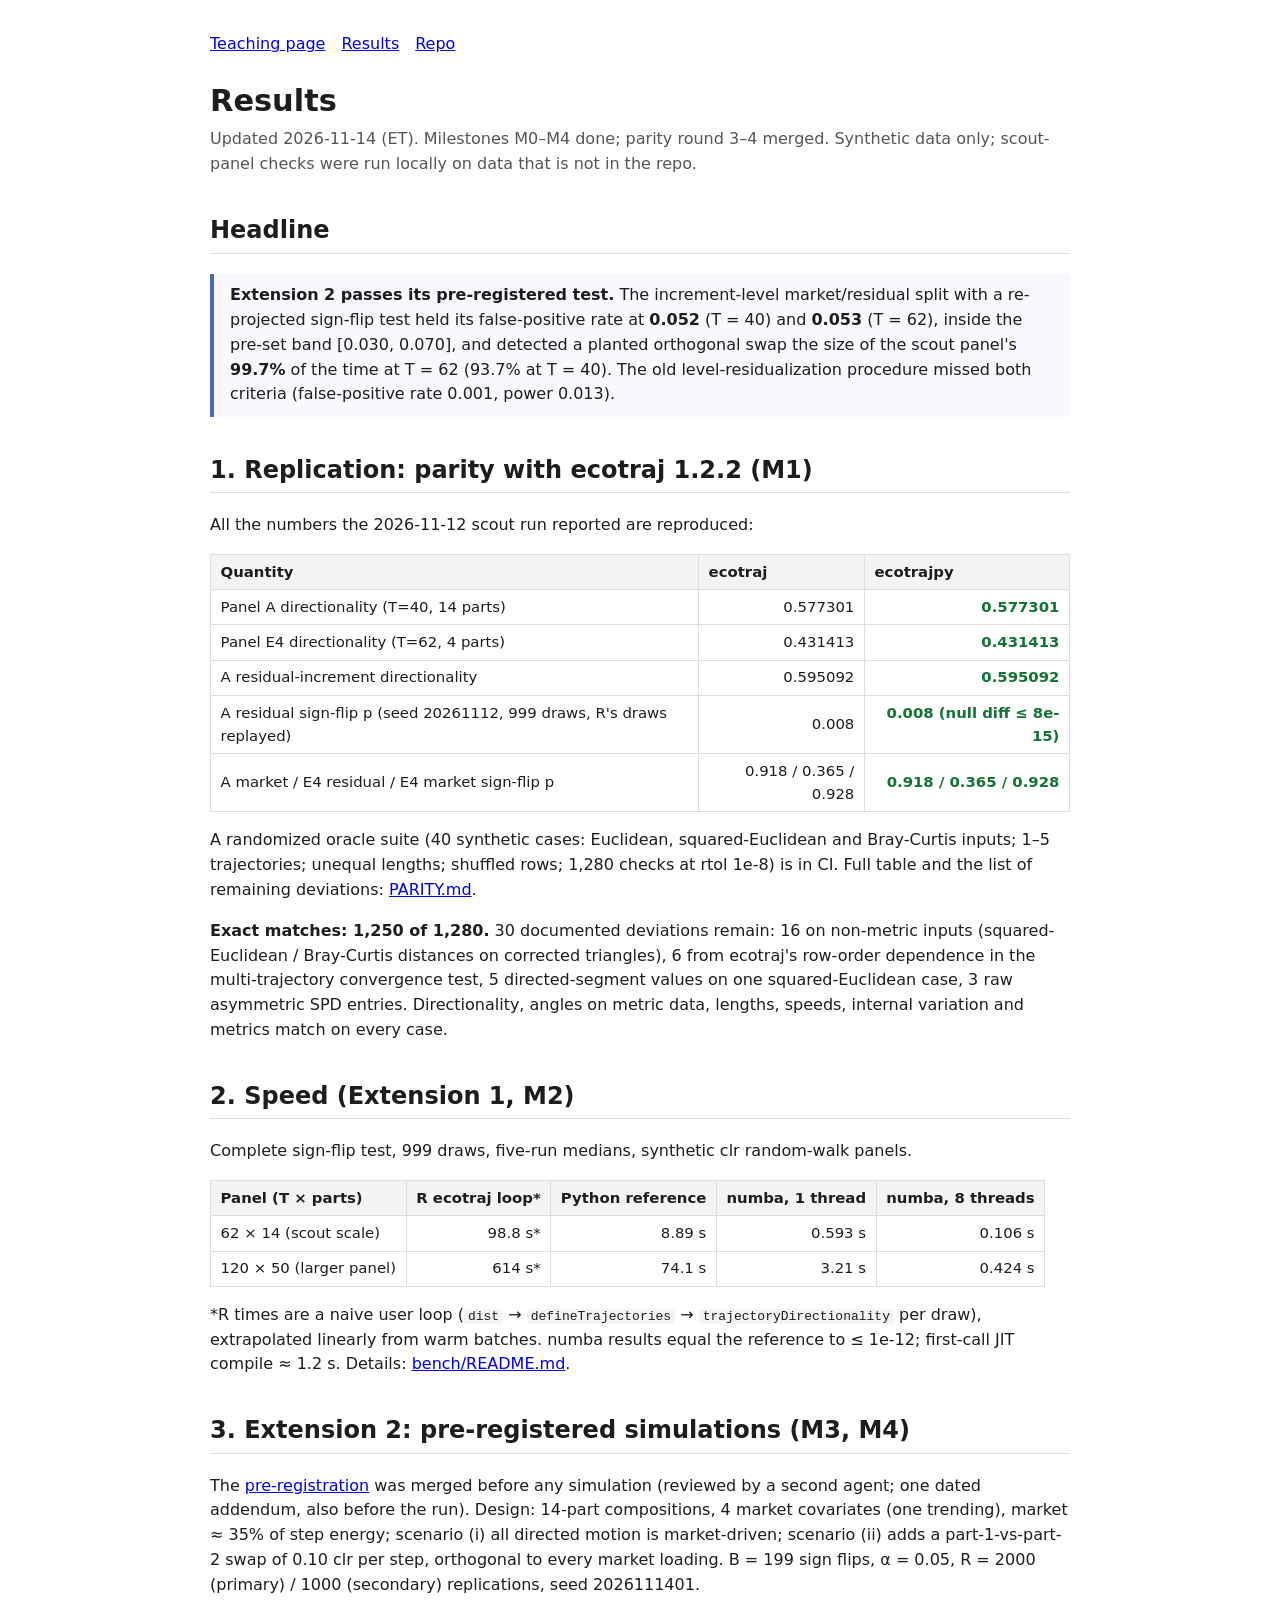
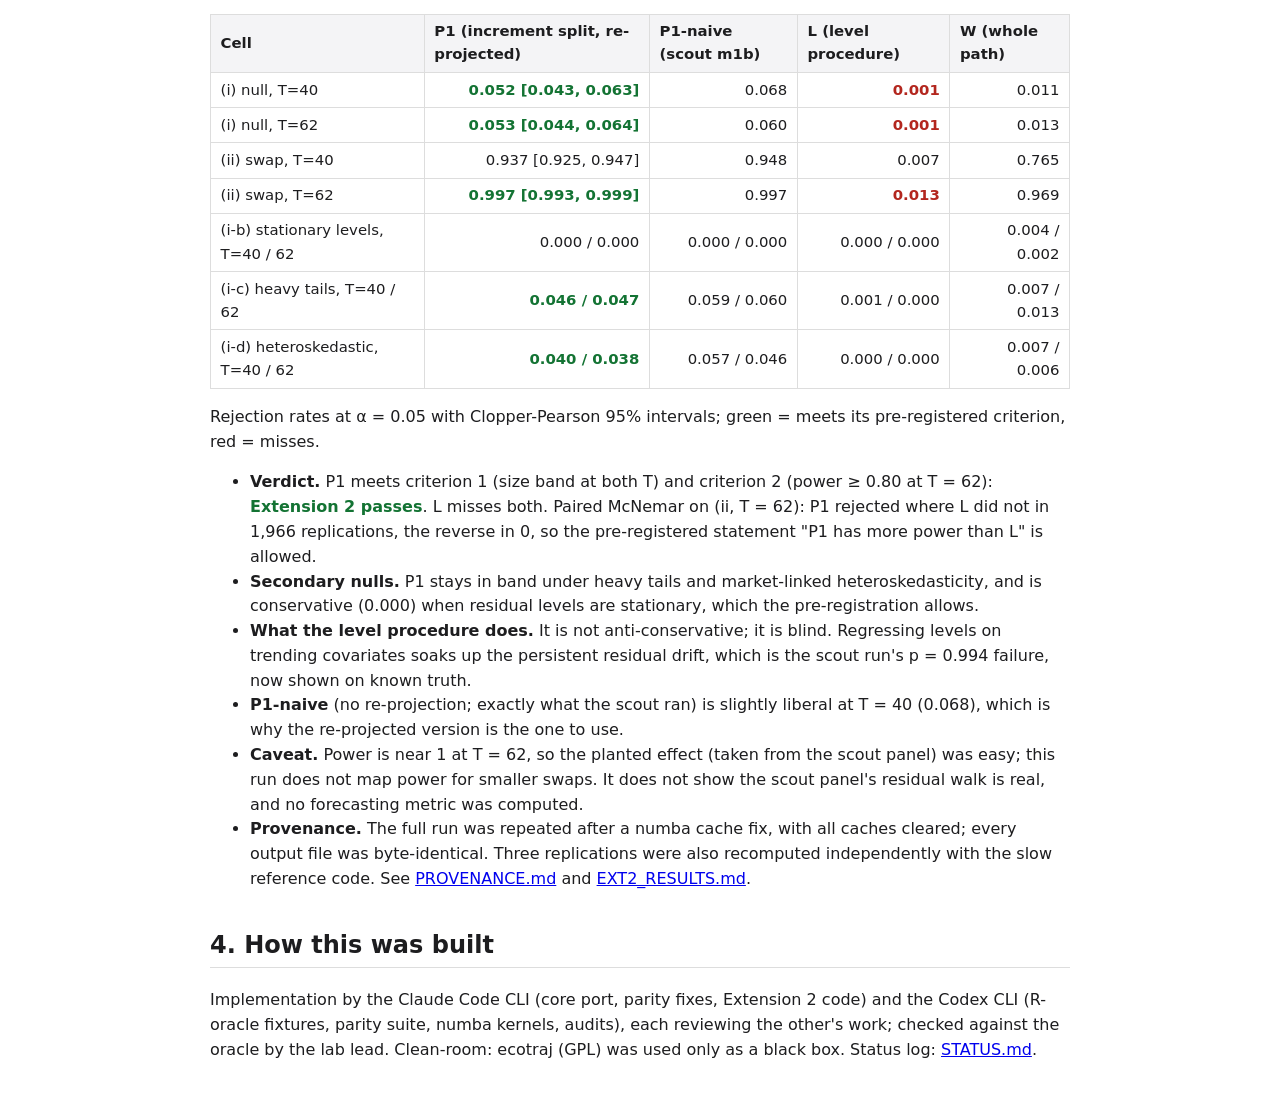
==== docs/results.html @ 31d6f1fd "Parity rounds 3-4: 1,250/1,280 exact; docs, results page, status" ====
<!doctype html><html lang="en"><head><meta charset="utf-8"><meta name="viewport" content="width=device-width,initial-scale=1">
<title>ecotrajpy: results</title><link rel="stylesheet" href="style.css"></head><body>
<nav><a href="index.html">Teaching page</a><a href="results.html">Results</a><a href="https://github.com/jgridifier/ecotraj-py">Repo</a></nav>
<h1>Results</h1>
<p class="sub">Updated 2026-11-14 (ET). Milestones M0–M4 done; parity round 3–4 merged. Synthetic data only; scout-panel checks were run locally on data that is not in the repo.</p>

<h2>Headline</h2>
<div class="box"><b>Extension 2 passes its pre-registered test.</b> The increment-level market/residual split with a re-projected sign-flip test held its false-positive rate at <b>0.052</b> (T = 40) and <b>0.053</b> (T = 62), inside the pre-set band [0.030, 0.070], and detected a planted orthogonal swap the size of the scout panel's <b>99.7%</b> of the time at T = 62 (93.7% at T = 40). The old level-residualization procedure missed both criteria (false-positive rate 0.001, power 0.013).</div>

<h2>1. Replication: parity with ecotraj 1.2.2 (M1)</h2>
<p>All the numbers the 2026-11-12 scout run reported are reproduced:</p>
<table><tr><th>Quantity</th><th>ecotraj</th><th>ecotrajpy</th></tr>
<tr><td>Panel A directionality (T=40, 14 parts)</td><td class="n">0.577301</td><td class="n ok">0.577301</td></tr>
<tr><td>Panel E4 directionality (T=62, 4 parts)</td><td class="n">0.431413</td><td class="n ok">0.431413</td></tr>
<tr><td>A residual-increment directionality</td><td class="n">0.595092</td><td class="n ok">0.595092</td></tr>
<tr><td>A residual sign-flip p (seed 20261112, 999 draws, R's draws replayed)</td><td class="n">0.008</td><td class="n ok">0.008 (null diff ≤ 8e-15)</td></tr>
<tr><td>A market / E4 residual / E4 market sign-flip p</td><td class="n">0.918 / 0.365 / 0.928</td><td class="n ok">0.918 / 0.365 / 0.928</td></tr></table>
<p>A randomized oracle suite (40 synthetic cases: Euclidean, squared-Euclidean and Bray-Curtis inputs; 1–5 trajectories; unequal lengths; shuffled rows; 1,280 checks at rtol 1e-8) is in CI. Full table and the list of remaining deviations: <a href="https://github.com/jgridifier/ecotraj-py/blob/main/docs/PARITY.md">PARITY.md</a>.</p>
<p id="parity-count"><b>Exact matches: 1,250 of 1,280.</b> 30 documented deviations remain: 16 on non-metric inputs (squared-Euclidean / Bray-Curtis distances on corrected triangles), 6 from ecotraj's row-order dependence in the multi-trajectory convergence test, 5 directed-segment values on one squared-Euclidean case, 3 raw asymmetric SPD entries. Directionality, angles on metric data, lengths, speeds, internal variation and metrics match on every case.</p>

<h2>2. Speed (Extension 1, M2)</h2>
<p>Complete sign-flip test, 999 draws, five-run medians, synthetic clr random-walk panels.</p>
<table><tr><th>Panel (T × parts)</th><th>R ecotraj loop*</th><th>Python reference</th><th>numba, 1 thread</th><th>numba, 8 threads</th></tr>
<tr><td>62 × 14 (scout scale)</td><td class="n">98.8 s*</td><td class="n">8.89 s</td><td class="n">0.593 s</td><td class="n">0.106 s</td></tr>
<tr><td>120 × 50 (larger panel)</td><td class="n">614 s*</td><td class="n">74.1 s</td><td class="n">3.21 s</td><td class="n">0.424 s</td></tr></table>
<p>*R times are a naive user loop (<code>dist</code> → <code>defineTrajectories</code> → <code>trajectoryDirectionality</code> per draw), extrapolated linearly from warm batches. numba results equal the reference to ≤ 1e-12; first-call JIT compile ≈ 1.2 s. Details: <a href="https://github.com/jgridifier/ecotraj-py/blob/main/bench/README.md">bench/README.md</a>.</p>

<h2>3. Extension 2: pre-registered simulations (M3, M4)</h2>
<p>The <a href="https://github.com/jgridifier/ecotraj-py/blob/main/prereg/EXT2_PREREG.md">pre-registration</a> was merged before any simulation (reviewed by a second agent; one dated addendum, also before the run). Design: 14-part compositions, 4 market covariates (one trending), market ≈ 35% of step energy; scenario (i) all directed motion is market-driven; scenario (ii) adds a part-1-vs-part-2 swap of 0.10 clr per step, orthogonal to every market loading. B = 199 sign flips, α = 0.05, R = 2000 (primary) / 1000 (secondary) replications, seed 2026111401.</p>
<table><tr><th>Cell</th><th>P1 (increment split, re-projected)</th><th>P1-naive (scout m1b)</th><th>L (level procedure)</th><th>W (whole path)</th></tr>
<tr><td>(i) null, T=40</td><td class="n ok">0.052 [0.043, 0.063]</td><td class="n">0.068</td><td class="n bad">0.001</td><td class="n">0.011</td></tr>
<tr><td>(i) null, T=62</td><td class="n ok">0.053 [0.044, 0.064]</td><td class="n">0.060</td><td class="n bad">0.001</td><td class="n">0.013</td></tr>
<tr><td>(ii) swap, T=40</td><td class="n">0.937 [0.925, 0.947]</td><td class="n">0.948</td><td class="n">0.007</td><td class="n">0.765</td></tr>
<tr><td>(ii) swap, T=62</td><td class="n ok">0.997 [0.993, 0.999]</td><td class="n">0.997</td><td class="n bad">0.013</td><td class="n">0.969</td></tr>
<tr><td>(i-b) stationary levels, T=40 / 62</td><td class="n">0.000 / 0.000</td><td class="n">0.000 / 0.000</td><td class="n">0.000 / 0.000</td><td class="n">0.004 / 0.002</td></tr>
<tr><td>(i-c) heavy tails, T=40 / 62</td><td class="n ok">0.046 / 0.047</td><td class="n">0.059 / 0.060</td><td class="n">0.001 / 0.000</td><td class="n">0.007 / 0.013</td></tr>
<tr><td>(i-d) heteroskedastic, T=40 / 62</td><td class="n ok">0.040 / 0.038</td><td class="n">0.057 / 0.046</td><td class="n">0.000 / 0.000</td><td class="n">0.007 / 0.006</td></tr></table>
<p>Rejection rates at α = 0.05 with Clopper-Pearson 95% intervals; green = meets its pre-registered criterion, red = misses.</p>
<ul>
<li><b>Verdict.</b> P1 meets criterion 1 (size band at both T) and criterion 2 (power ≥ 0.80 at T = 62): <span class="ok">Extension 2 passes</span>. L misses both. Paired McNemar on (ii, T = 62): P1 rejected where L did not in 1,966 replications, the reverse in 0, so the pre-registered statement "P1 has more power than L" is allowed.</li>
<li><b>Secondary nulls.</b> P1 stays in band under heavy tails and market-linked heteroskedasticity, and is conservative (0.000) when residual levels are stationary, which the pre-registration allows.</li>
<li><b>What the level procedure does.</b> It is not anti-conservative; it is blind. Regressing levels on trending covariates soaks up the persistent residual drift, which is the scout run's p = 0.994 failure, now shown on known truth.</li>
<li><b>P1-naive</b> (no re-projection; exactly what the scout ran) is slightly liberal at T = 40 (0.068), which is why the re-projected version is the one to use.</li>
<li><b>Caveat.</b> Power is near 1 at T = 62, so the planted effect (taken from the scout panel) was easy; this run does not map power for smaller swaps. It does not show the scout panel's residual walk is real, and no forecasting metric was computed.</li>
<li><b>Provenance.</b> The full run was repeated after a numba cache fix, with all caches cleared; every output file was byte-identical. Three replications were also recomputed independently with the slow reference code. See <a href="https://github.com/jgridifier/ecotraj-py/blob/main/results/PROVENANCE.md">PROVENANCE.md</a> and <a href="https://github.com/jgridifier/ecotraj-py/blob/main/results/EXT2_RESULTS.md">EXT2_RESULTS.md</a>.</li></ul>

<h2>4. How this was built</h2>
<p>Implementation by the Claude Code CLI (core port, parity fixes, Extension 2 code) and the Codex CLI (R-oracle fixtures, parity suite, numba kernels, audits), each reviewing the other's work; checked against the oracle by the lab lead. Clean-room: ecotraj (GPL) was used only as a black box. Status log: <a href="https://github.com/jgridifier/ecotraj-py/blob/main/STATUS.md">STATUS.md</a>.</p>
</body></html>
---- docs/style.css ----
body{font-family:system-ui,-apple-system,"Segoe UI",Roboto,sans-serif;max-width:860px;margin:2rem auto;padding:0 1rem;line-height:1.55;color:#1d1d1f}
h1{font-size:1.9rem;margin-bottom:.2rem}h2{margin-top:2.2rem;border-bottom:1px solid #ddd;padding-bottom:.2rem}
.sub{color:#555;margin-top:0}code,pre{background:#f4f4f6;border-radius:4px}code{padding:0 .25rem}pre{padding:.8rem;overflow-x:auto}
table{border-collapse:collapse;margin:1rem 0;font-size:.93rem}th,td{border:1px solid #ddd;padding:.35rem .6rem;text-align:left}th{background:#f4f4f6}
td.n{text-align:right}.ok{color:#137333;font-weight:600}.bad{color:#b3261e;font-weight:600}.warn{color:#8a5a00;font-weight:600}
.box{background:#f7f9fc;border-left:4px solid #4a6fa5;padding:.6rem 1rem;margin:1rem 0}nav a{margin-right:1rem}
.formula{font-family:Georgia,serif;font-size:1.05rem;text-align:center;margin:1rem 0}
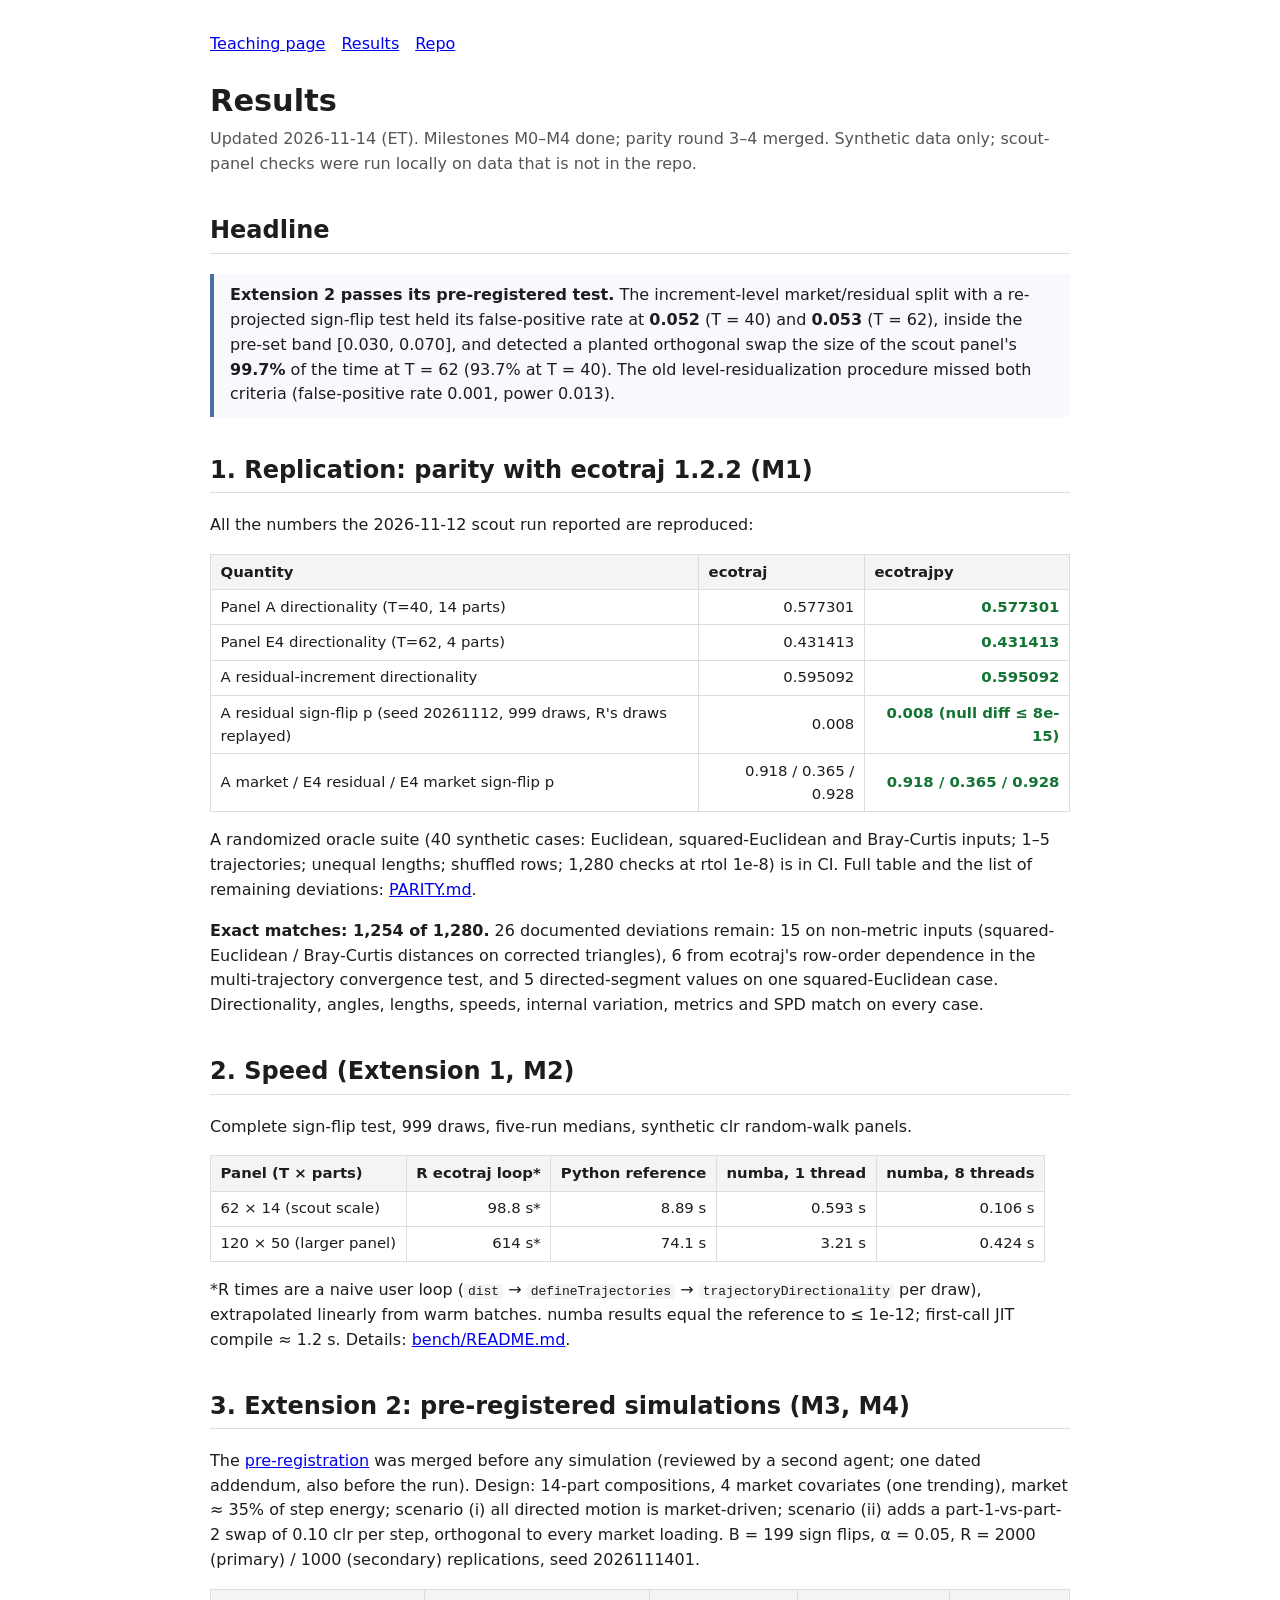
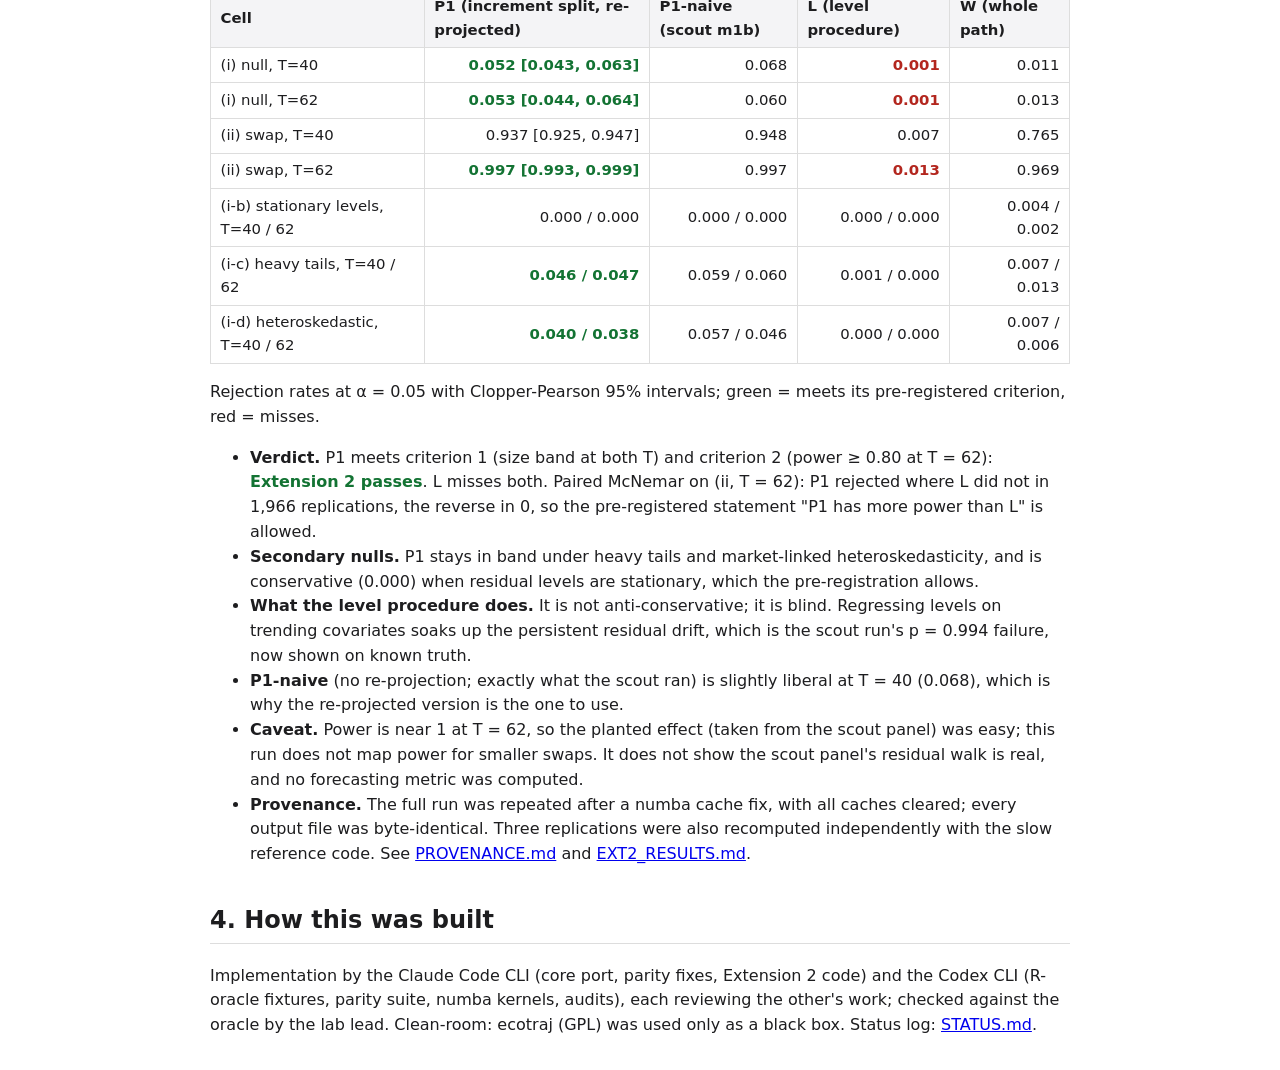
==== commit 6af6ed9a: "Parity: 1,254/1,280 exact (SPD fixed); docs, results page, status" ====
--- a/docs/results.html
+++ b/docs/results.html
@@ -16,7 +16,7 @@
 <tr><td>A residual sign-flip p (seed 20261112, 999 draws, R's draws replayed)</td><td class="n">0.008</td><td class="n ok">0.008 (null diff ≤ 8e-15)</td></tr>
 <tr><td>A market / E4 residual / E4 market sign-flip p</td><td class="n">0.918 / 0.365 / 0.928</td><td class="n ok">0.918 / 0.365 / 0.928</td></tr></table>
 <p>A randomized oracle suite (40 synthetic cases: Euclidean, squared-Euclidean and Bray-Curtis inputs; 1–5 trajectories; unequal lengths; shuffled rows; 1,280 checks at rtol 1e-8) is in CI. Full table and the list of remaining deviations: <a href="https://github.com/jgridifier/ecotraj-py/blob/main/docs/PARITY.md">PARITY.md</a>.</p>
-<p id="parity-count"><b>Exact matches: 1,250 of 1,280.</b> 30 documented deviations remain: 16 on non-metric inputs (squared-Euclidean / Bray-Curtis distances on corrected triangles), 6 from ecotraj's row-order dependence in the multi-trajectory convergence test, 5 directed-segment values on one squared-Euclidean case, 3 raw asymmetric SPD entries. Directionality, angles on metric data, lengths, speeds, internal variation and metrics match on every case.</p>
+<p id="parity-count"><b>Exact matches: 1,254 of 1,280.</b> 26 documented deviations remain: 15 on non-metric inputs (squared-Euclidean / Bray-Curtis distances on corrected triangles), 6 from ecotraj's row-order dependence in the multi-trajectory convergence test, and 5 directed-segment values on one squared-Euclidean case. Directionality, angles, lengths, speeds, internal variation, metrics and SPD match on every case.</p>
 
 <h2>2. Speed (Extension 1, M2)</h2>
 <p>Complete sign-flip test, 999 draws, five-run medians, synthetic clr random-walk panels.</p>
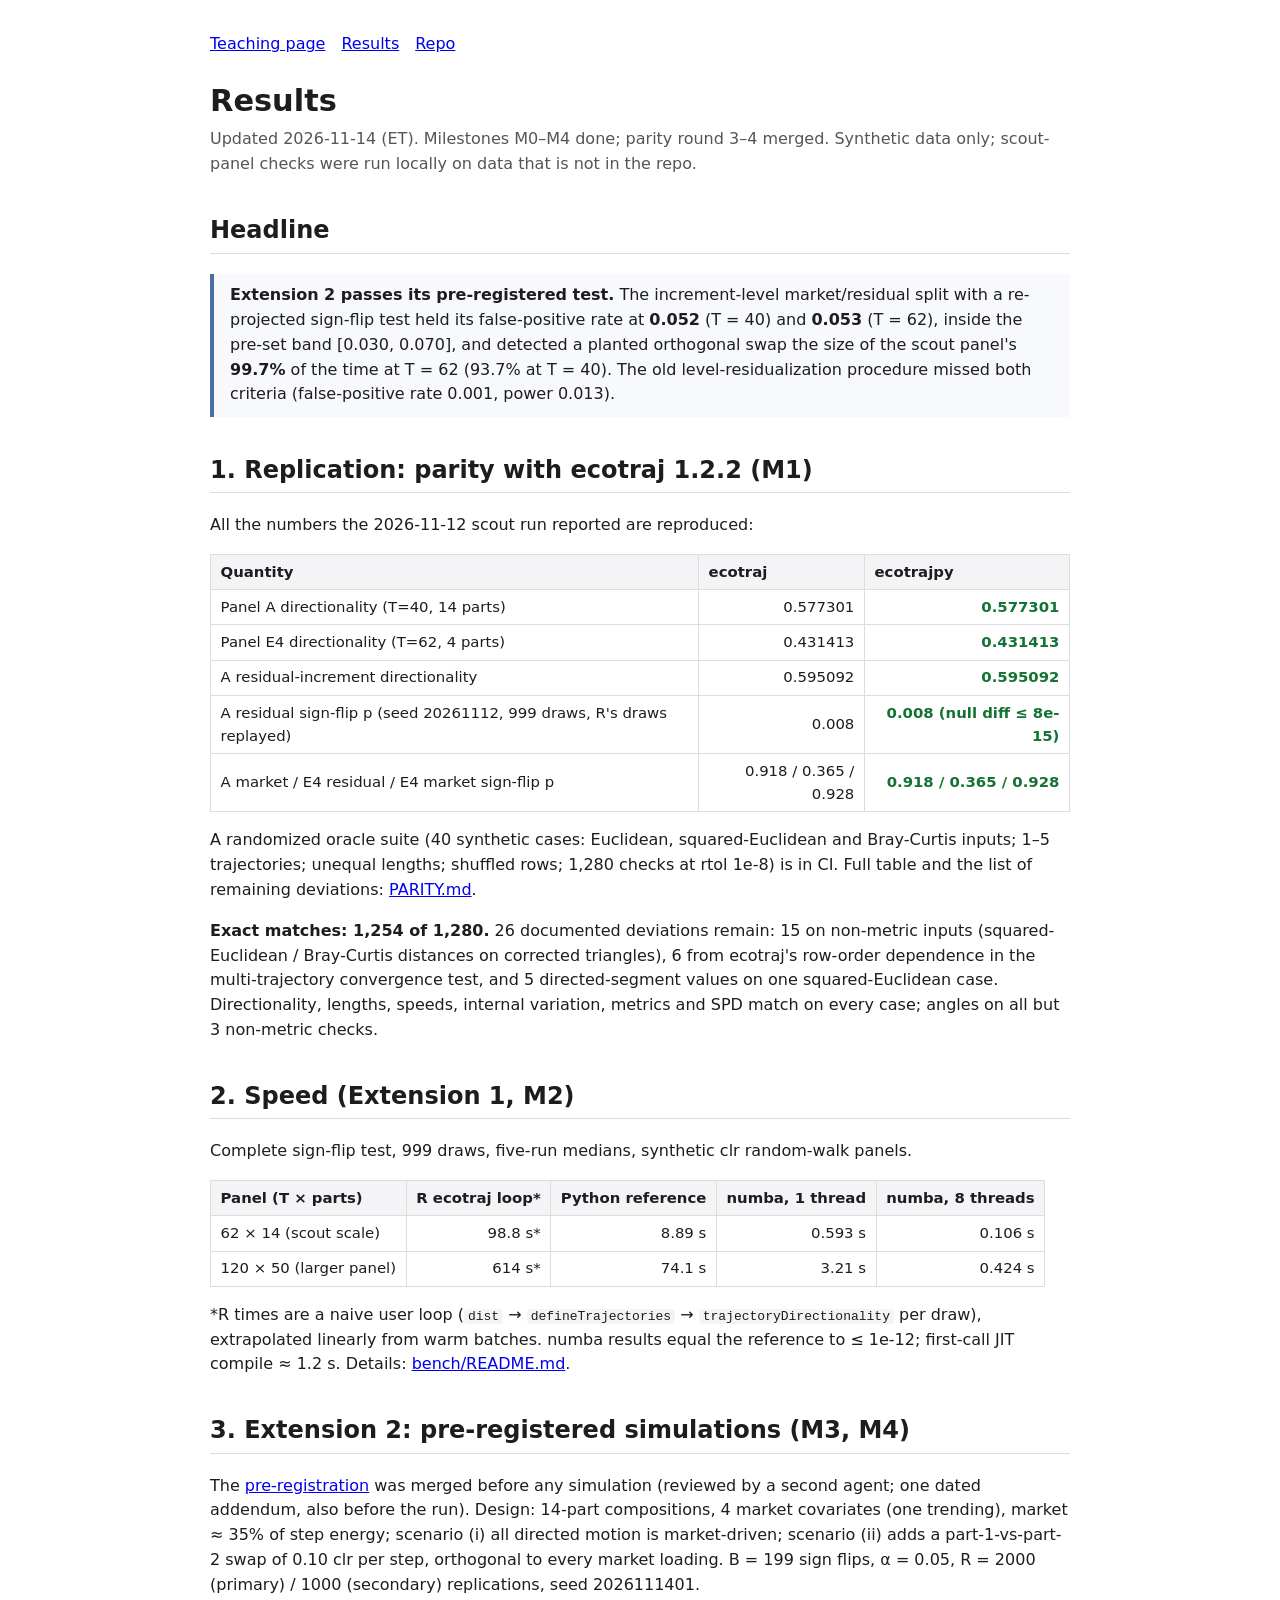
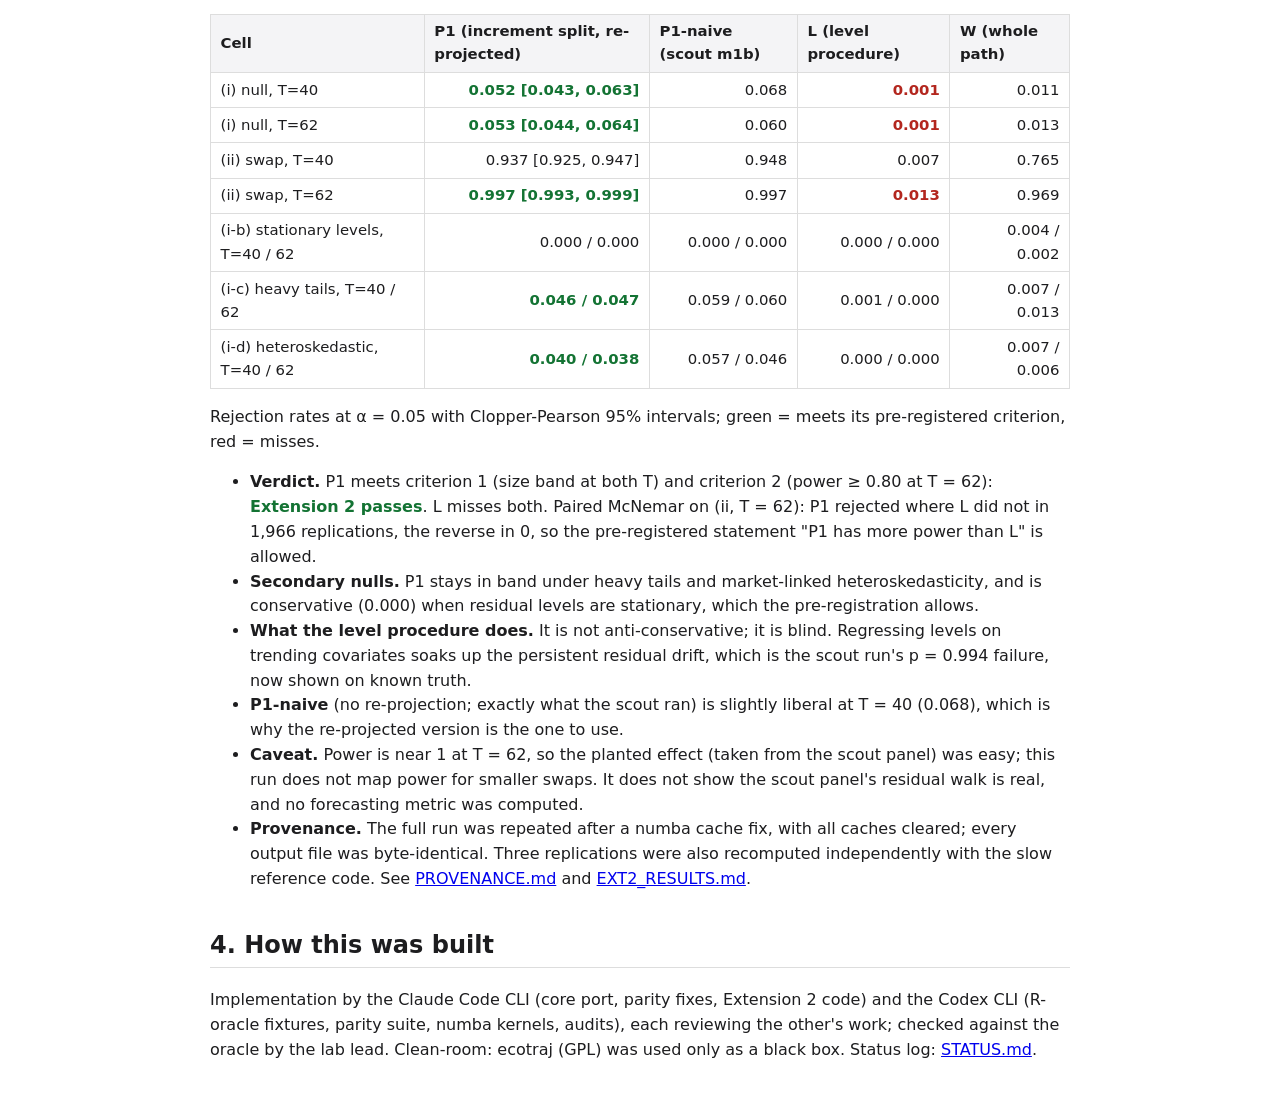
==== commit 9d800a1c: "results page: precise parity wording" ====
--- a/docs/results.html
+++ b/docs/results.html
@@ -16,7 +16,7 @@
 <tr><td>A residual sign-flip p (seed 20261112, 999 draws, R's draws replayed)</td><td class="n">0.008</td><td class="n ok">0.008 (null diff ≤ 8e-15)</td></tr>
 <tr><td>A market / E4 residual / E4 market sign-flip p</td><td class="n">0.918 / 0.365 / 0.928</td><td class="n ok">0.918 / 0.365 / 0.928</td></tr></table>
 <p>A randomized oracle suite (40 synthetic cases: Euclidean, squared-Euclidean and Bray-Curtis inputs; 1–5 trajectories; unequal lengths; shuffled rows; 1,280 checks at rtol 1e-8) is in CI. Full table and the list of remaining deviations: <a href="https://github.com/jgridifier/ecotraj-py/blob/main/docs/PARITY.md">PARITY.md</a>.</p>
-<p id="parity-count"><b>Exact matches: 1,254 of 1,280.</b> 26 documented deviations remain: 15 on non-metric inputs (squared-Euclidean / Bray-Curtis distances on corrected triangles), 6 from ecotraj's row-order dependence in the multi-trajectory convergence test, and 5 directed-segment values on one squared-Euclidean case. Directionality, angles, lengths, speeds, internal variation, metrics and SPD match on every case.</p>
+<p id="parity-count"><b>Exact matches: 1,254 of 1,280.</b> 26 documented deviations remain: 15 on non-metric inputs (squared-Euclidean / Bray-Curtis distances on corrected triangles), 6 from ecotraj's row-order dependence in the multi-trajectory convergence test, and 5 directed-segment values on one squared-Euclidean case. Directionality, lengths, speeds, internal variation, metrics and SPD match on every case; angles on all but 3 non-metric checks.</p>
 
 <h2>2. Speed (Extension 1, M2)</h2>
 <p>Complete sign-flip test, 999 draws, five-run medians, synthetic clr random-walk panels.</p>
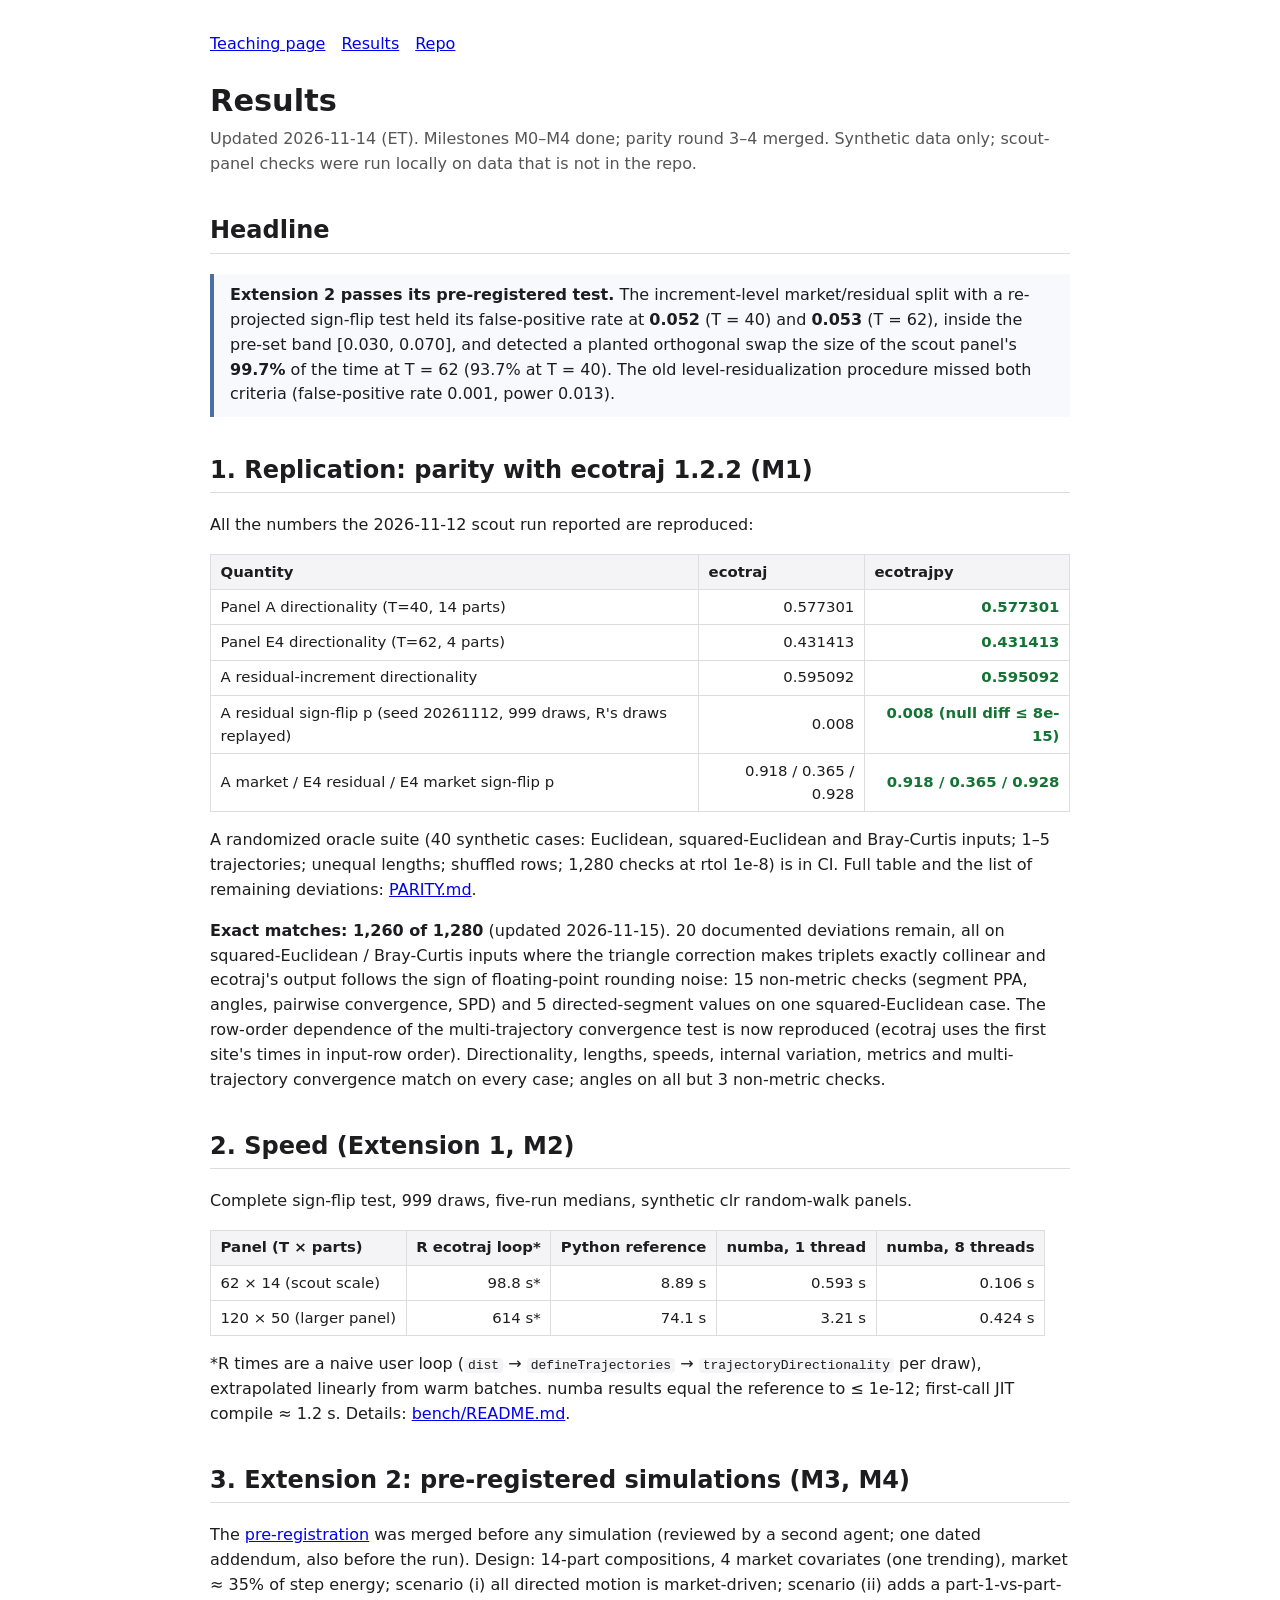
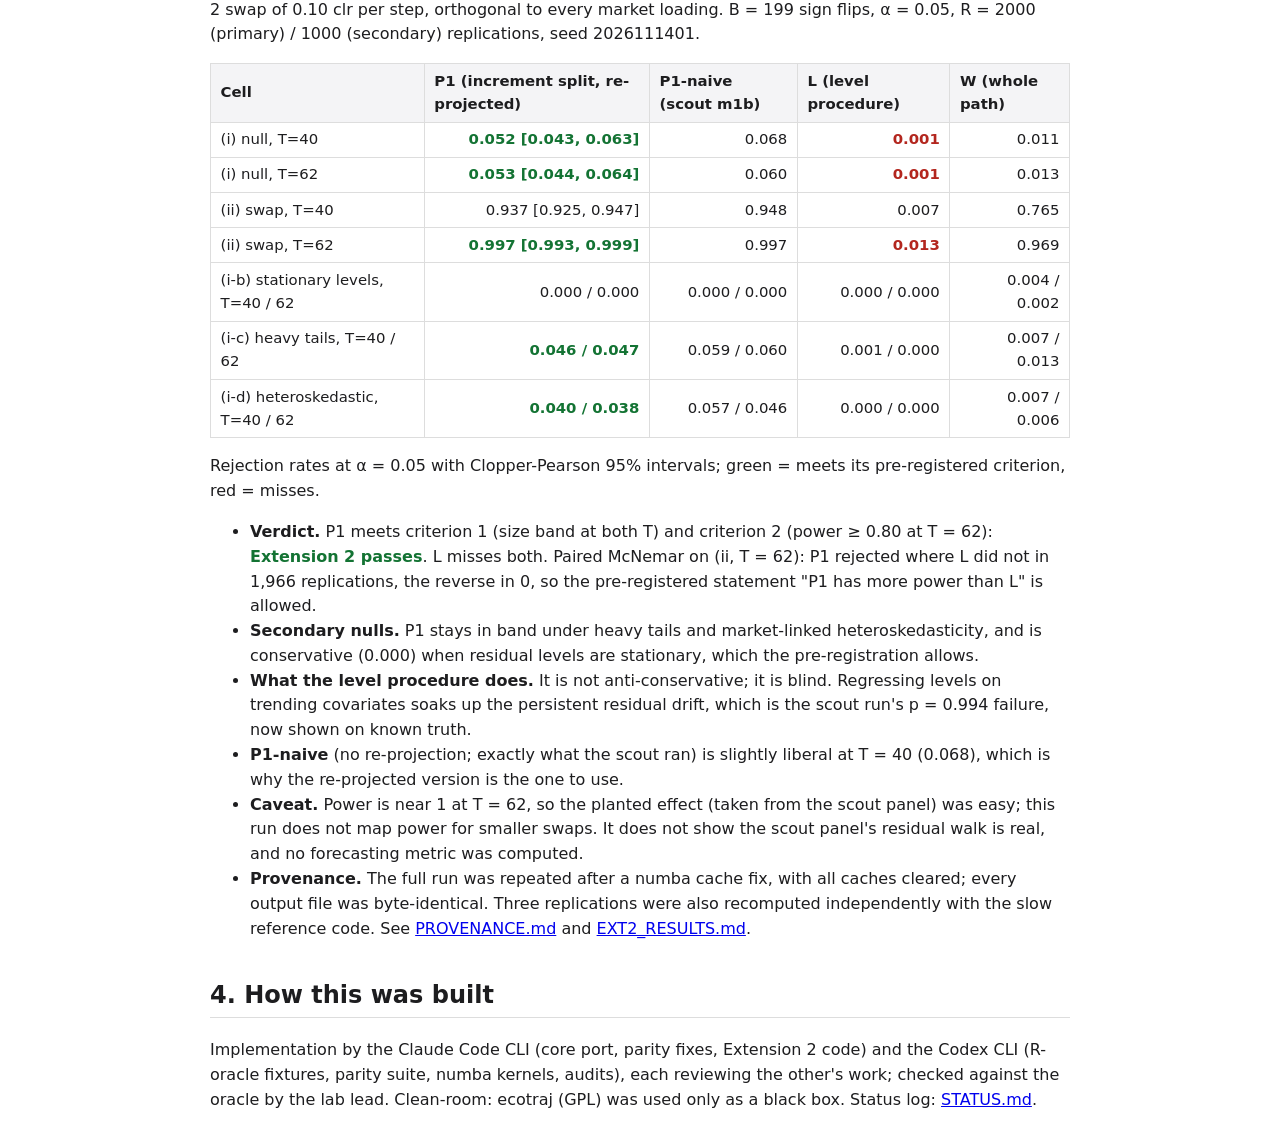
==== commit c7eac313: "Parity round 6: convergence row order like R (1,260/1,280 exact); NONMETRIC/DS documented as R round" ====
--- a/docs/results.html
+++ b/docs/results.html
@@ -16,7 +16,7 @@
 <tr><td>A residual sign-flip p (seed 20261112, 999 draws, R's draws replayed)</td><td class="n">0.008</td><td class="n ok">0.008 (null diff ≤ 8e-15)</td></tr>
 <tr><td>A market / E4 residual / E4 market sign-flip p</td><td class="n">0.918 / 0.365 / 0.928</td><td class="n ok">0.918 / 0.365 / 0.928</td></tr></table>
 <p>A randomized oracle suite (40 synthetic cases: Euclidean, squared-Euclidean and Bray-Curtis inputs; 1–5 trajectories; unequal lengths; shuffled rows; 1,280 checks at rtol 1e-8) is in CI. Full table and the list of remaining deviations: <a href="https://github.com/jgridifier/ecotraj-py/blob/main/docs/PARITY.md">PARITY.md</a>.</p>
-<p id="parity-count"><b>Exact matches: 1,254 of 1,280.</b> 26 documented deviations remain: 15 on non-metric inputs (squared-Euclidean / Bray-Curtis distances on corrected triangles), 6 from ecotraj's row-order dependence in the multi-trajectory convergence test, and 5 directed-segment values on one squared-Euclidean case. Directionality, lengths, speeds, internal variation, metrics and SPD match on every case; angles on all but 3 non-metric checks.</p>
+<p id="parity-count"><b>Exact matches: 1,260 of 1,280</b> (updated 2026-11-15). 20 documented deviations remain, all on squared-Euclidean / Bray-Curtis inputs where the triangle correction makes triplets exactly collinear and ecotraj's output follows the sign of floating-point rounding noise: 15 non-metric checks (segment PPA, angles, pairwise convergence, SPD) and 5 directed-segment values on one squared-Euclidean case. The row-order dependence of the multi-trajectory convergence test is now reproduced (ecotraj uses the first site's times in input-row order). Directionality, lengths, speeds, internal variation, metrics and multi-trajectory convergence match on every case; angles on all but 3 non-metric checks.</p>
 
 <h2>2. Speed (Extension 1, M2)</h2>
 <p>Complete sign-flip test, 999 draws, five-run medians, synthetic clr random-walk panels.</p>
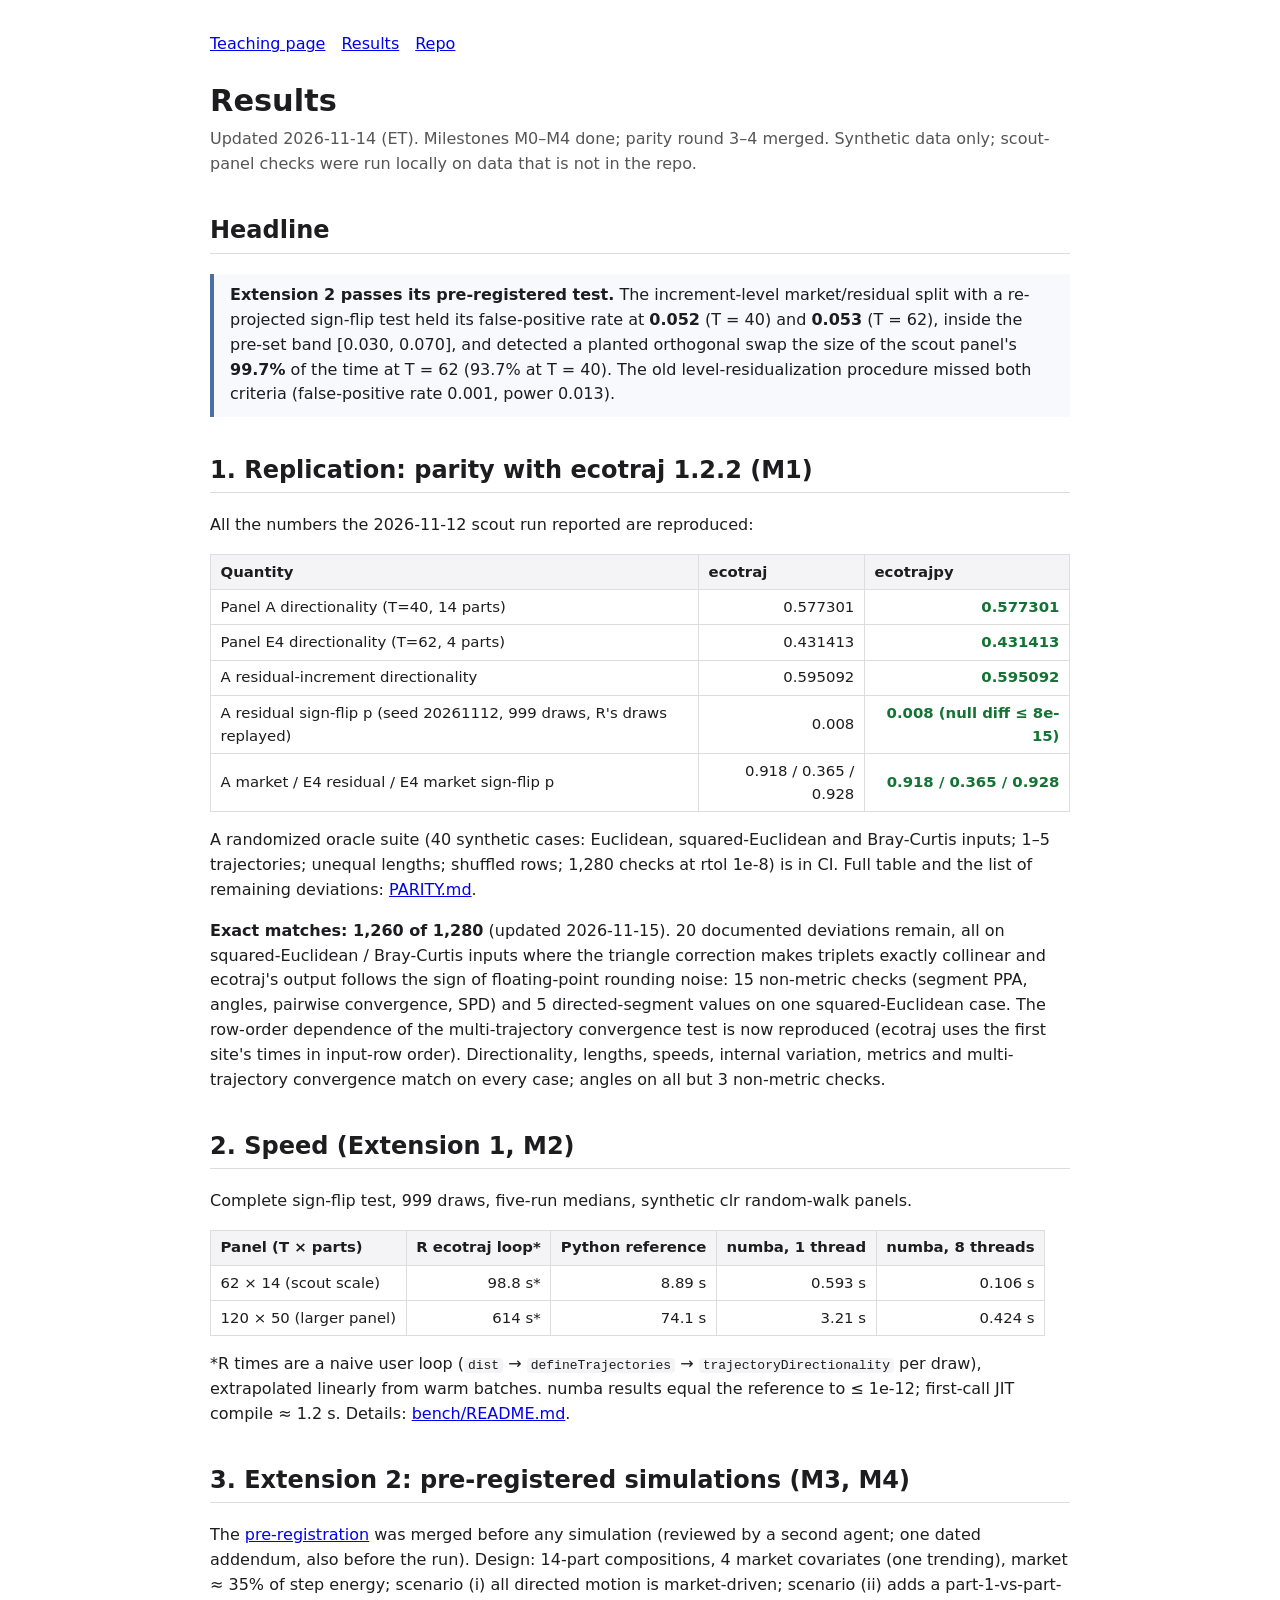
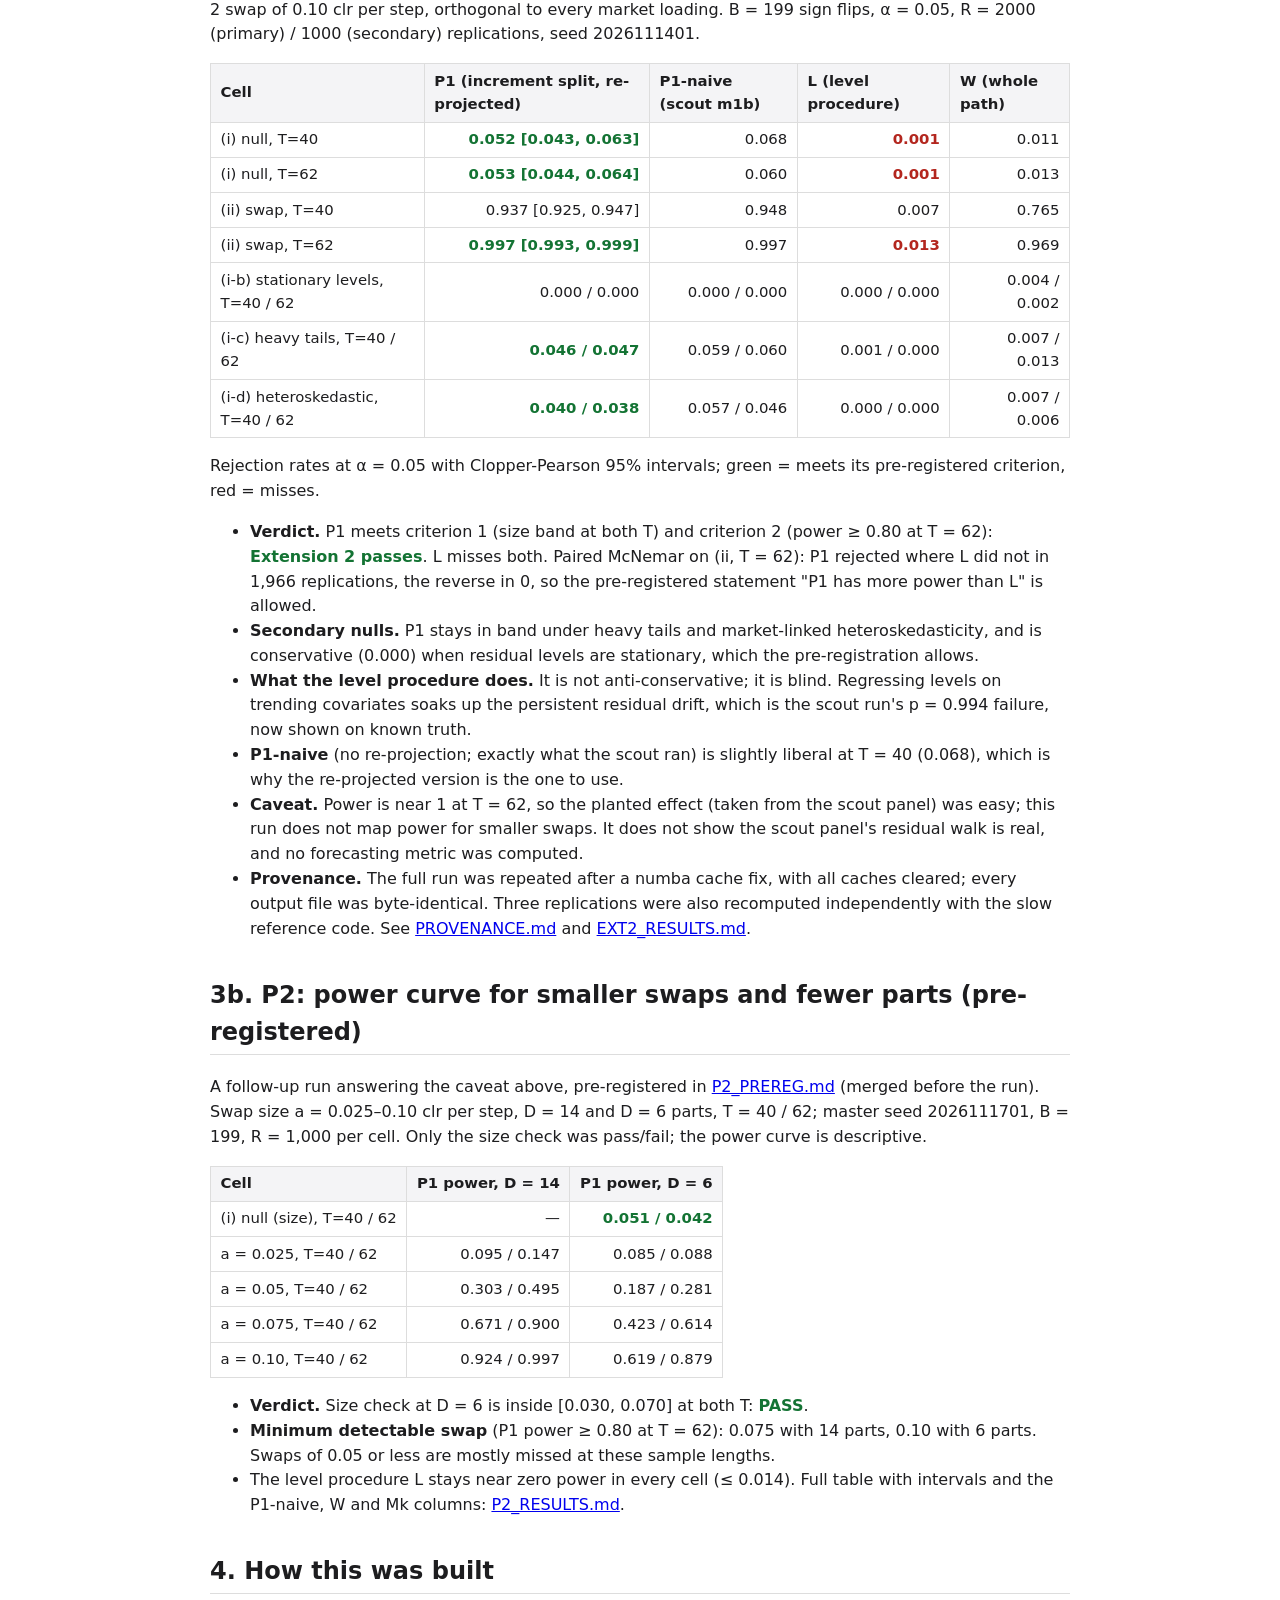
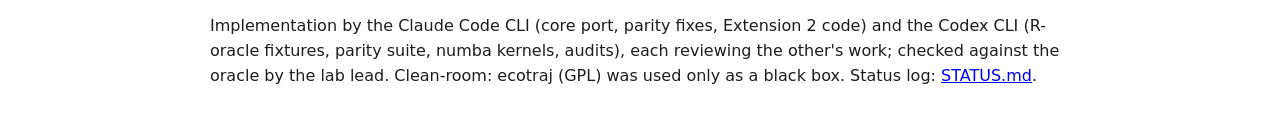
==== commit 02666fba: "STATUS + results page: log P2 (2026-11-18 daily check)" ====
--- a/docs/results.html
+++ b/docs/results.html
@@ -44,6 +44,19 @@
 <li><b>Caveat.</b> Power is near 1 at T = 62, so the planted effect (taken from the scout panel) was easy; this run does not map power for smaller swaps. It does not show the scout panel's residual walk is real, and no forecasting metric was computed.</li>
 <li><b>Provenance.</b> The full run was repeated after a numba cache fix, with all caches cleared; every output file was byte-identical. Three replications were also recomputed independently with the slow reference code. See <a href="https://github.com/jgridifier/ecotraj-py/blob/main/results/PROVENANCE.md">PROVENANCE.md</a> and <a href="https://github.com/jgridifier/ecotraj-py/blob/main/results/EXT2_RESULTS.md">EXT2_RESULTS.md</a>.</li></ul>
 
+<h2>3b. P2: power curve for smaller swaps and fewer parts (pre-registered)</h2>
+<p>A follow-up run answering the caveat above, pre-registered in <a href="https://github.com/jgridifier/ecotraj-py/blob/main/prereg/P2_PREREG.md">P2_PREREG.md</a> (merged before the run). Swap size a = 0.025&ndash;0.10 clr per step, D = 14 and D = 6 parts, T = 40 / 62; master seed 2026111701, B = 199, R = 1,000 per cell. Only the size check was pass/fail; the power curve is descriptive.</p>
+<table><tr><th>Cell</th><th>P1 power, D = 14</th><th>P1 power, D = 6</th></tr>
+<tr><td>(i) null (size), T=40 / 62</td><td class="n">&mdash;</td><td class="n ok">0.051 / 0.042</td></tr>
+<tr><td>a = 0.025, T=40 / 62</td><td class="n">0.095 / 0.147</td><td class="n">0.085 / 0.088</td></tr>
+<tr><td>a = 0.05, T=40 / 62</td><td class="n">0.303 / 0.495</td><td class="n">0.187 / 0.281</td></tr>
+<tr><td>a = 0.075, T=40 / 62</td><td class="n">0.671 / 0.900</td><td class="n">0.423 / 0.614</td></tr>
+<tr><td>a = 0.10, T=40 / 62</td><td class="n">0.924 / 0.997</td><td class="n">0.619 / 0.879</td></tr></table>
+<ul>
+<li><b>Verdict.</b> Size check at D = 6 is inside [0.030, 0.070] at both T: <span class="ok">PASS</span>.</li>
+<li><b>Minimum detectable swap</b> (P1 power &ge; 0.80 at T = 62): 0.075 with 14 parts, 0.10 with 6 parts. Swaps of 0.05 or less are mostly missed at these sample lengths.</li>
+<li>The level procedure L stays near zero power in every cell (&le; 0.014). Full table with intervals and the P1-naive, W and Mk columns: <a href="https://github.com/jgridifier/ecotraj-py/blob/main/results/P2_RESULTS.md">P2_RESULTS.md</a>.</li></ul>
+
 <h2>4. How this was built</h2>
 <p>Implementation by the Claude Code CLI (core port, parity fixes, Extension 2 code) and the Codex CLI (R-oracle fixtures, parity suite, numba kernels, audits), each reviewing the other's work; checked against the oracle by the lab lead. Clean-room: ecotraj (GPL) was used only as a black box. Status log: <a href="https://github.com/jgridifier/ecotraj-py/blob/main/STATUS.md">STATUS.md</a>.</p>
 </body></html>
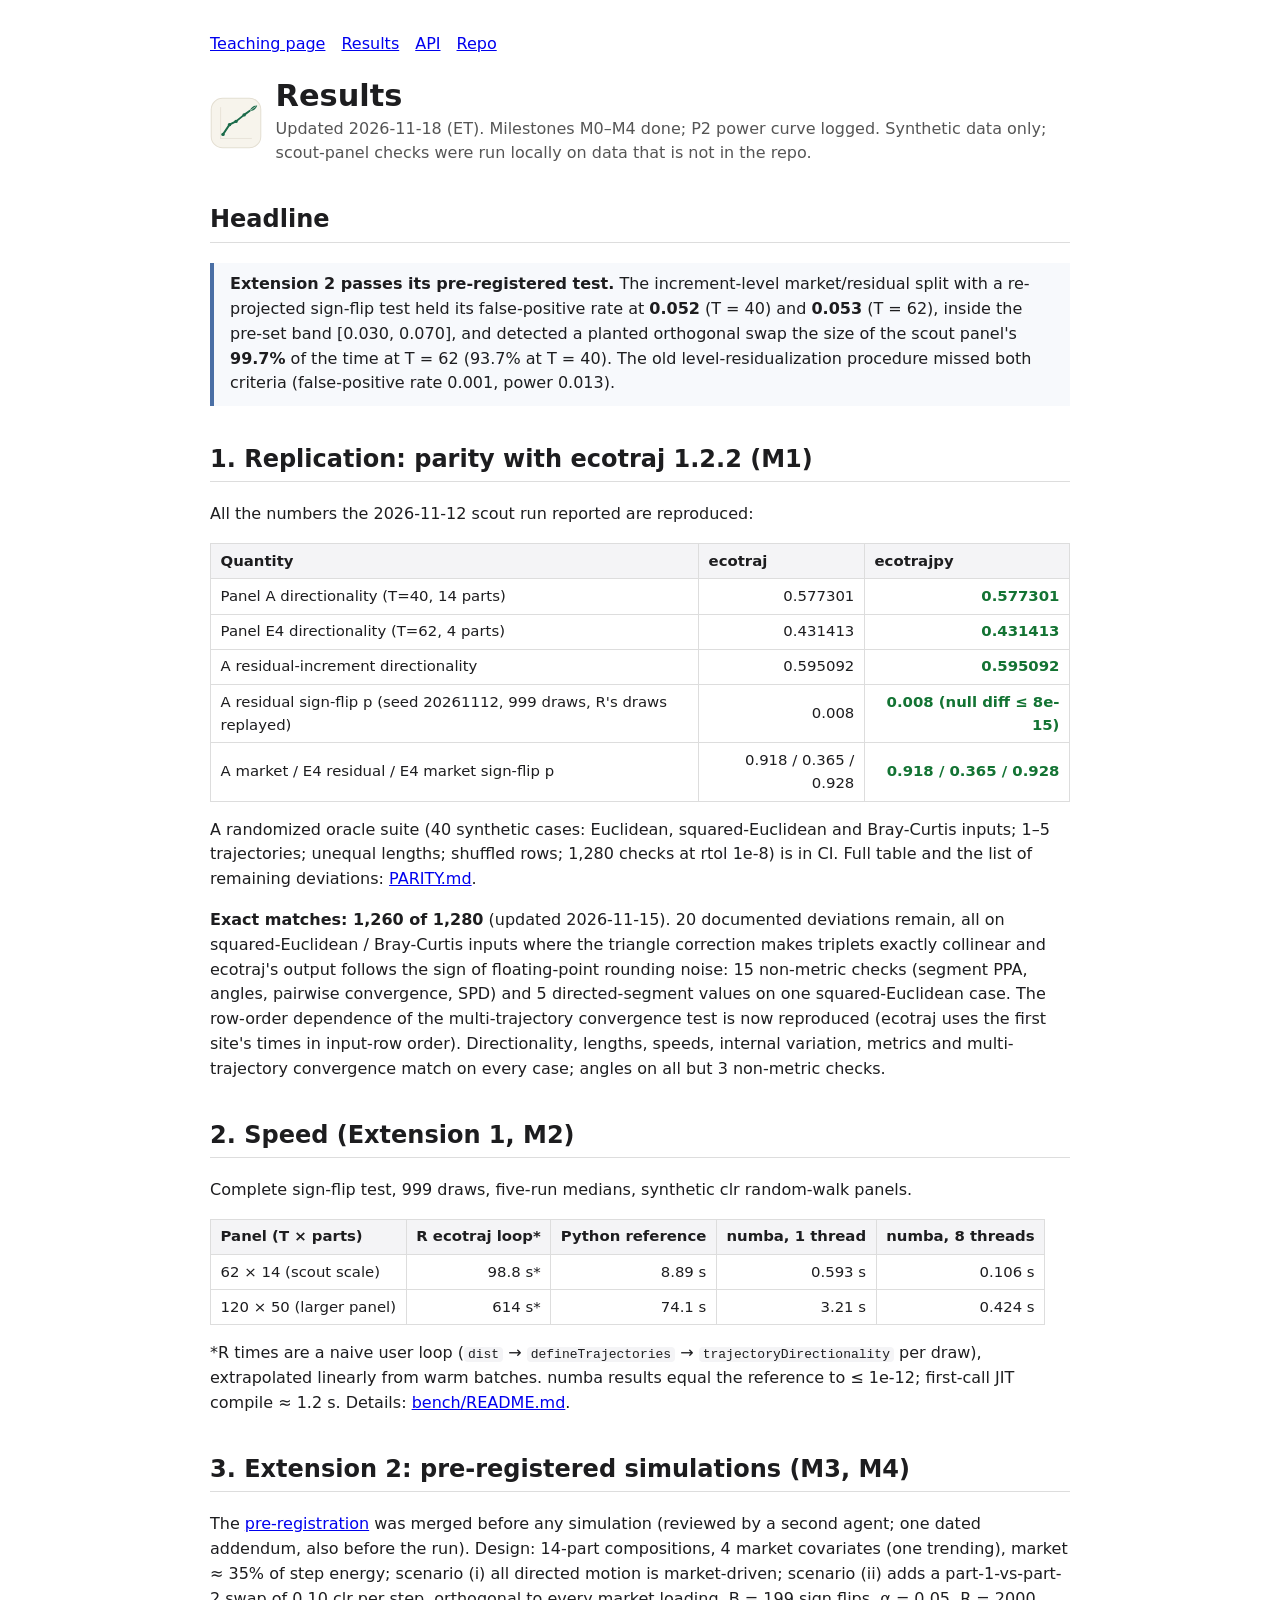
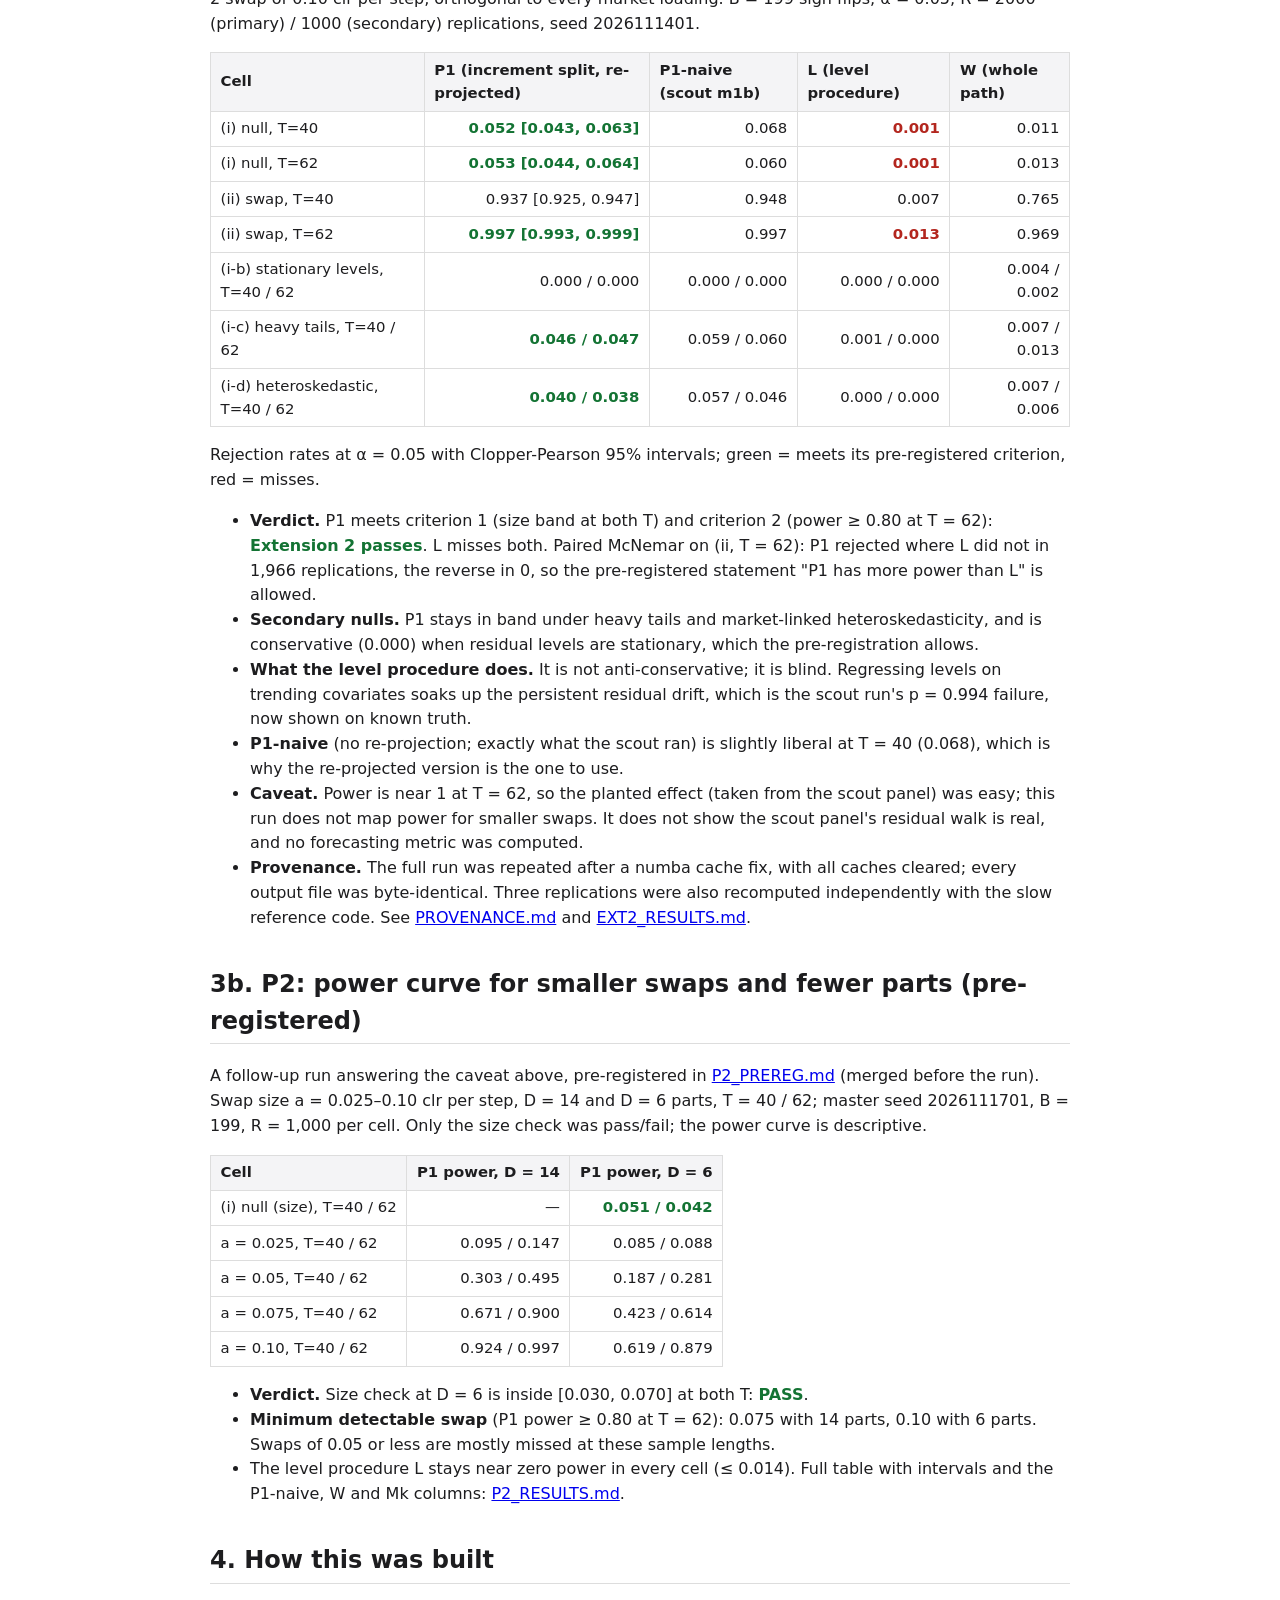
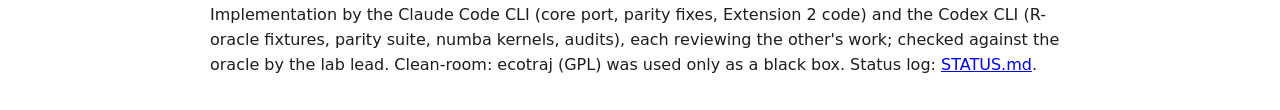
==== commit 5f12de48: "Logo, agent docs, and move research material under research/ Add a simple trajectory-in-ordination-s" ====
--- a/docs/results.html
+++ b/docs/results.html
@@ -1,8 +1,13 @@
 <!doctype html><html lang="en"><head><meta charset="utf-8"><meta name="viewport" content="width=device-width,initial-scale=1">
-<title>ecotrajpy: results</title><link rel="stylesheet" href="style.css"></head><body>
-<nav><a href="index.html">Teaching page</a><a href="results.html">Results</a><a href="https://github.com/jgridifier/ecotraj-py">Repo</a></nav>
+<title>ecotrajpy: results</title><link rel="icon" href="favicon.svg" type="image/svg+xml"><link rel="icon" href="favicon.ico" sizes="any"><link rel="apple-touch-icon" href="assets/logo-192.png"><link rel="stylesheet" href="style.css"></head><body>
+<nav><a href="index.html">Teaching page</a><a href="results.html">Results</a><a href="https://github.com/jgridifier/ecotraj-py/blob/main/docs/api.md">API</a><a href="https://github.com/jgridifier/ecotraj-py">Repo</a></nav>
+<header class="brand">
+<img src="assets/logo.svg" width="52" height="52" alt="ecotrajpy logo: a directed trajectory through points in a 2-D ordination space, ending in a leaf">
+<div>
 <h1>Results</h1>
-<p class="sub">Updated 2026-11-14 (ET). Milestones M0–M4 done; parity round 3–4 merged. Synthetic data only; scout-panel checks were run locally on data that is not in the repo.</p>
+<p class="sub">Updated 2026-11-18 (ET). Milestones M0–M4 done; P2 power curve logged. Synthetic data only; scout-panel checks were run locally on data that is not in the repo.</p>
+</div>
+</header>
 
 <h2>Headline</h2>
 <div class="box"><b>Extension 2 passes its pre-registered test.</b> The increment-level market/residual split with a re-projected sign-flip test held its false-positive rate at <b>0.052</b> (T = 40) and <b>0.053</b> (T = 62), inside the pre-set band [0.030, 0.070], and detected a planted orthogonal swap the size of the scout panel's <b>99.7%</b> of the time at T = 62 (93.7% at T = 40). The old level-residualization procedure missed both criteria (false-positive rate 0.001, power 0.013).</div>
@@ -26,7 +31,7 @@
 <p>*R times are a naive user loop (<code>dist</code> → <code>defineTrajectories</code> → <code>trajectoryDirectionality</code> per draw), extrapolated linearly from warm batches. numba results equal the reference to ≤ 1e-12; first-call JIT compile ≈ 1.2 s. Details: <a href="https://github.com/jgridifier/ecotraj-py/blob/main/bench/README.md">bench/README.md</a>.</p>
 
 <h2>3. Extension 2: pre-registered simulations (M3, M4)</h2>
-<p>The <a href="https://github.com/jgridifier/ecotraj-py/blob/main/prereg/EXT2_PREREG.md">pre-registration</a> was merged before any simulation (reviewed by a second agent; one dated addendum, also before the run). Design: 14-part compositions, 4 market covariates (one trending), market ≈ 35% of step energy; scenario (i) all directed motion is market-driven; scenario (ii) adds a part-1-vs-part-2 swap of 0.10 clr per step, orthogonal to every market loading. B = 199 sign flips, α = 0.05, R = 2000 (primary) / 1000 (secondary) replications, seed 2026111401.</p>
+<p>The <a href="https://github.com/jgridifier/ecotraj-py/blob/main/research/prereg/EXT2_PREREG.md">pre-registration</a> was merged before any simulation (reviewed by a second agent; one dated addendum, also before the run). Design: 14-part compositions, 4 market covariates (one trending), market ≈ 35% of step energy; scenario (i) all directed motion is market-driven; scenario (ii) adds a part-1-vs-part-2 swap of 0.10 clr per step, orthogonal to every market loading. B = 199 sign flips, α = 0.05, R = 2000 (primary) / 1000 (secondary) replications, seed 2026111401.</p>
 <table><tr><th>Cell</th><th>P1 (increment split, re-projected)</th><th>P1-naive (scout m1b)</th><th>L (level procedure)</th><th>W (whole path)</th></tr>
 <tr><td>(i) null, T=40</td><td class="n ok">0.052 [0.043, 0.063]</td><td class="n">0.068</td><td class="n bad">0.001</td><td class="n">0.011</td></tr>
 <tr><td>(i) null, T=62</td><td class="n ok">0.053 [0.044, 0.064]</td><td class="n">0.060</td><td class="n bad">0.001</td><td class="n">0.013</td></tr>
@@ -42,10 +47,10 @@
 <li><b>What the level procedure does.</b> It is not anti-conservative; it is blind. Regressing levels on trending covariates soaks up the persistent residual drift, which is the scout run's p = 0.994 failure, now shown on known truth.</li>
 <li><b>P1-naive</b> (no re-projection; exactly what the scout ran) is slightly liberal at T = 40 (0.068), which is why the re-projected version is the one to use.</li>
 <li><b>Caveat.</b> Power is near 1 at T = 62, so the planted effect (taken from the scout panel) was easy; this run does not map power for smaller swaps. It does not show the scout panel's residual walk is real, and no forecasting metric was computed.</li>
-<li><b>Provenance.</b> The full run was repeated after a numba cache fix, with all caches cleared; every output file was byte-identical. Three replications were also recomputed independently with the slow reference code. See <a href="https://github.com/jgridifier/ecotraj-py/blob/main/results/PROVENANCE.md">PROVENANCE.md</a> and <a href="https://github.com/jgridifier/ecotraj-py/blob/main/results/EXT2_RESULTS.md">EXT2_RESULTS.md</a>.</li></ul>
+<li><b>Provenance.</b> The full run was repeated after a numba cache fix, with all caches cleared; every output file was byte-identical. Three replications were also recomputed independently with the slow reference code. See <a href="https://github.com/jgridifier/ecotraj-py/blob/main/research/results/PROVENANCE.md">PROVENANCE.md</a> and <a href="https://github.com/jgridifier/ecotraj-py/blob/main/research/results/EXT2_RESULTS.md">EXT2_RESULTS.md</a>.</li></ul>
 
 <h2>3b. P2: power curve for smaller swaps and fewer parts (pre-registered)</h2>
-<p>A follow-up run answering the caveat above, pre-registered in <a href="https://github.com/jgridifier/ecotraj-py/blob/main/prereg/P2_PREREG.md">P2_PREREG.md</a> (merged before the run). Swap size a = 0.025&ndash;0.10 clr per step, D = 14 and D = 6 parts, T = 40 / 62; master seed 2026111701, B = 199, R = 1,000 per cell. Only the size check was pass/fail; the power curve is descriptive.</p>
+<p>A follow-up run answering the caveat above, pre-registered in <a href="https://github.com/jgridifier/ecotraj-py/blob/main/research/prereg/P2_PREREG.md">P2_PREREG.md</a> (merged before the run). Swap size a = 0.025&ndash;0.10 clr per step, D = 14 and D = 6 parts, T = 40 / 62; master seed 2026111701, B = 199, R = 1,000 per cell. Only the size check was pass/fail; the power curve is descriptive.</p>
 <table><tr><th>Cell</th><th>P1 power, D = 14</th><th>P1 power, D = 6</th></tr>
 <tr><td>(i) null (size), T=40 / 62</td><td class="n">&mdash;</td><td class="n ok">0.051 / 0.042</td></tr>
 <tr><td>a = 0.025, T=40 / 62</td><td class="n">0.095 / 0.147</td><td class="n">0.085 / 0.088</td></tr>
@@ -55,7 +60,7 @@
 <ul>
 <li><b>Verdict.</b> Size check at D = 6 is inside [0.030, 0.070] at both T: <span class="ok">PASS</span>.</li>
 <li><b>Minimum detectable swap</b> (P1 power &ge; 0.80 at T = 62): 0.075 with 14 parts, 0.10 with 6 parts. Swaps of 0.05 or less are mostly missed at these sample lengths.</li>
-<li>The level procedure L stays near zero power in every cell (&le; 0.014). Full table with intervals and the P1-naive, W and Mk columns: <a href="https://github.com/jgridifier/ecotraj-py/blob/main/results/P2_RESULTS.md">P2_RESULTS.md</a>.</li></ul>
+<li>The level procedure L stays near zero power in every cell (&le; 0.014). Full table with intervals and the P1-naive, W and Mk columns: <a href="https://github.com/jgridifier/ecotraj-py/blob/main/research/results/P2_RESULTS.md">P2_RESULTS.md</a>.</li></ul>
 
 <h2>4. How this was built</h2>
 <p>Implementation by the Claude Code CLI (core port, parity fixes, Extension 2 code) and the Codex CLI (R-oracle fixtures, parity suite, numba kernels, audits), each reviewing the other's work; checked against the oracle by the lab lead. Clean-room: ecotraj (GPL) was used only as a black box. Status log: <a href="https://github.com/jgridifier/ecotraj-py/blob/main/STATUS.md">STATUS.md</a>.</p>
--- a/docs/style.css
+++ b/docs/style.css
@@ -5,3 +5,9 @@
 td.n{text-align:right}.ok{color:#137333;font-weight:600}.bad{color:#b3261e;font-weight:600}.warn{color:#8a5a00;font-weight:600}
 .box{background:#f7f9fc;border-left:4px solid #4a6fa5;padding:.6rem 1rem;margin:1rem 0}nav a{margin-right:1rem}
 .formula{font-family:Georgia,serif;font-size:1.05rem;text-align:center;margin:1rem 0}
+
+header.brand{display:flex;align-items:center;gap:.85rem;margin:0 0 1.2rem}
+header.brand img{width:52px;height:52px;display:block;flex:none;border-radius:12px}
+header.brand h1{margin:0;font-size:1.9rem;line-height:1.15}
+header.brand .sub{margin:.15rem 0 0}
+nav{display:flex;flex-wrap:wrap;gap:.25rem 0;margin-bottom:1.4rem}
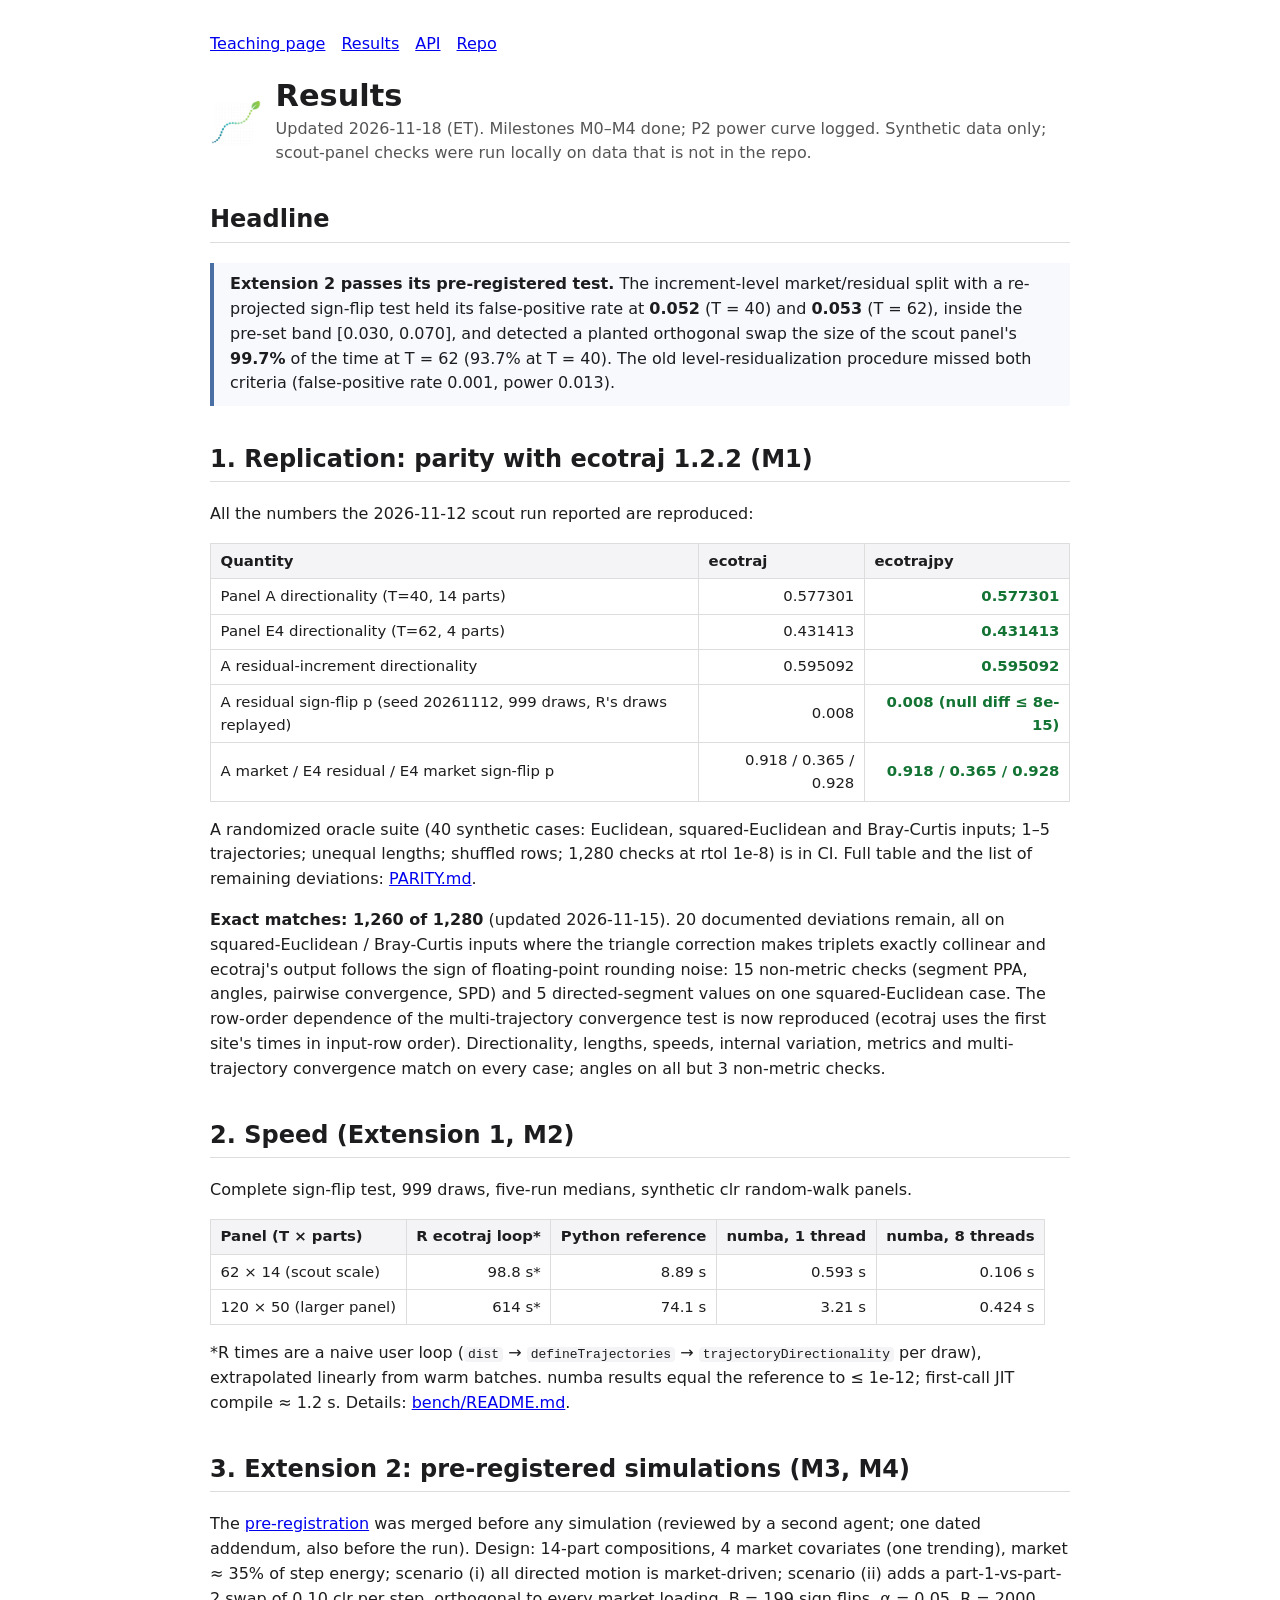
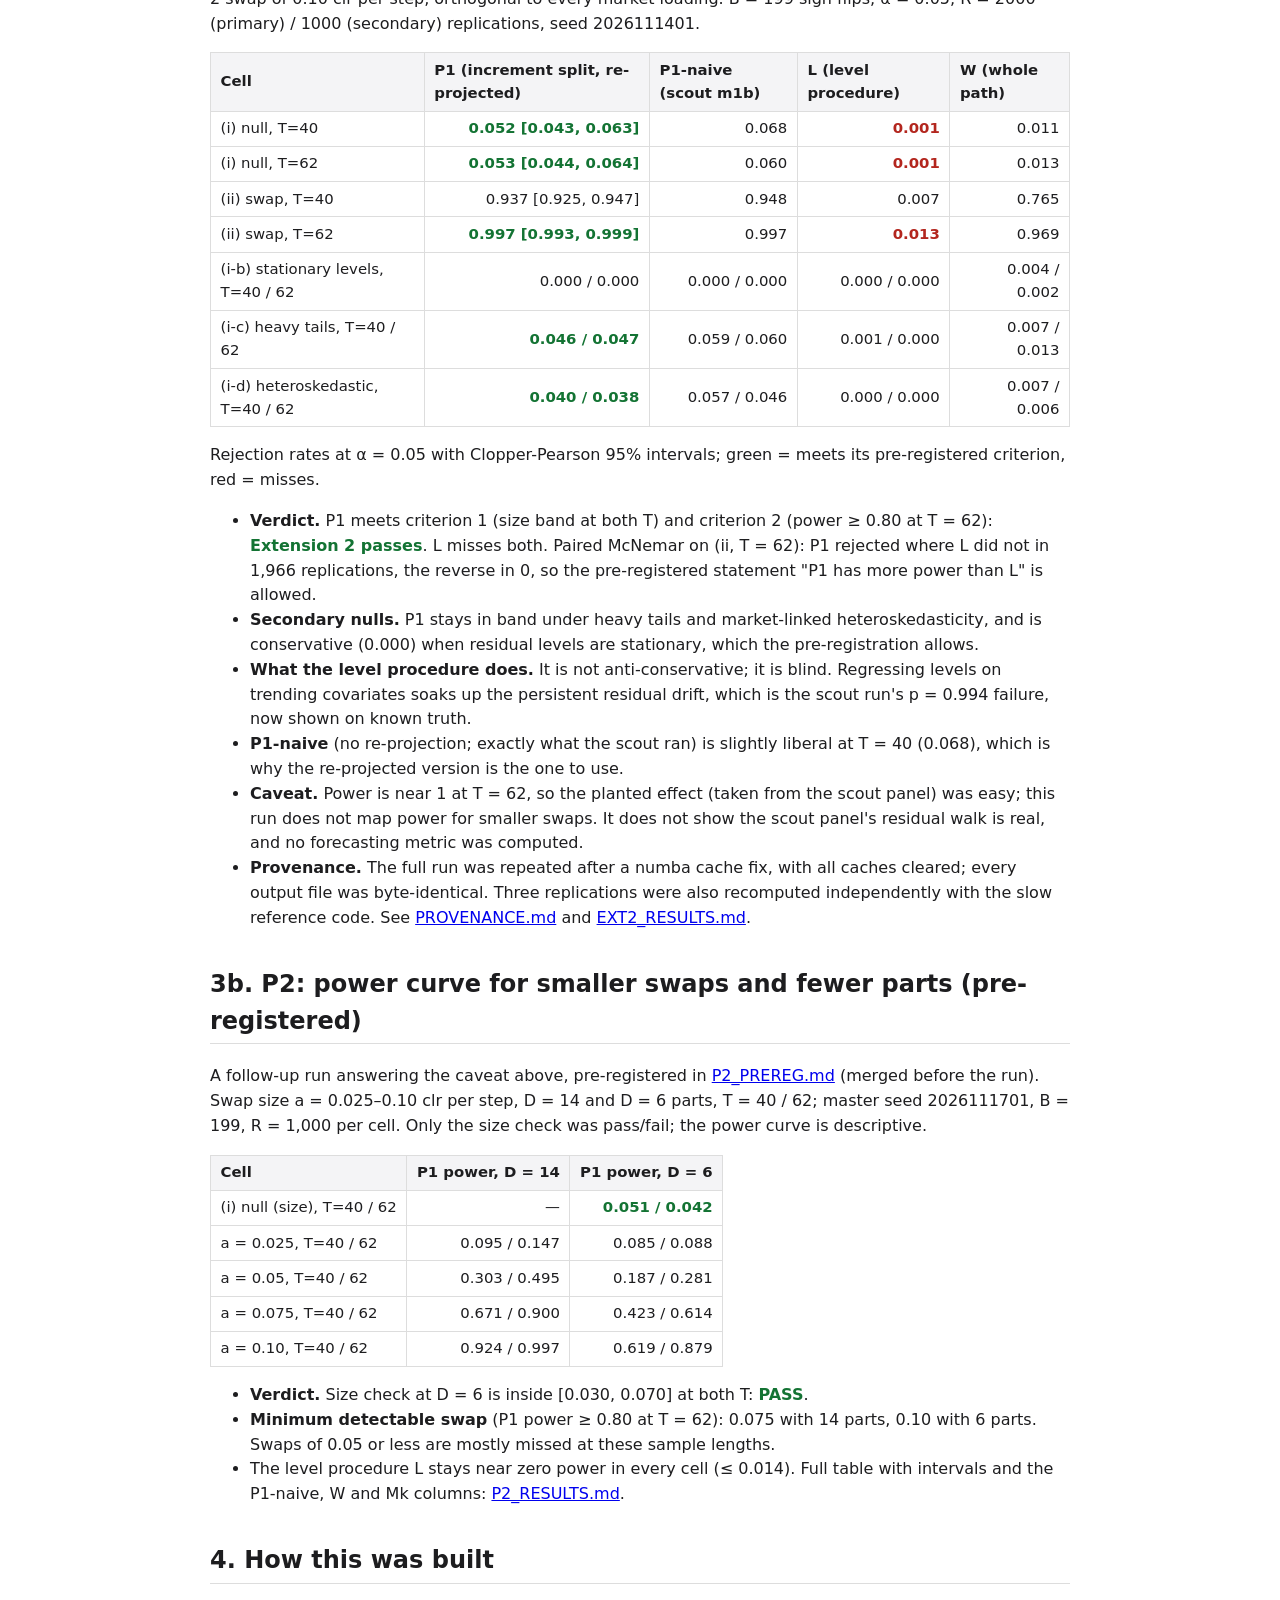
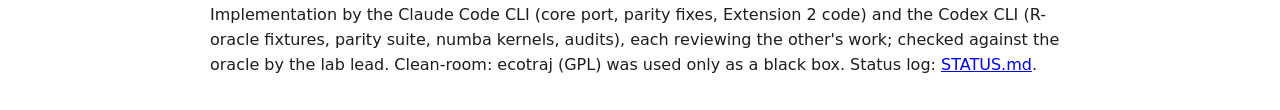
==== commit 53824e61: "Provenance and independence note (NOTICE, README, Pages, AGENTS.md, llms.txt); new Grok Imagine logo" ====
--- a/docs/results.html
+++ b/docs/results.html
@@ -1,8 +1,8 @@
 <!doctype html><html lang="en"><head><meta charset="utf-8"><meta name="viewport" content="width=device-width,initial-scale=1">
-<title>ecotrajpy: results</title><link rel="icon" href="favicon.svg" type="image/svg+xml"><link rel="icon" href="favicon.ico" sizes="any"><link rel="apple-touch-icon" href="assets/logo-192.png"><link rel="stylesheet" href="style.css"></head><body>
+<title>ecotrajpy: results</title><link rel="icon" href="assets/favicon-32.png" type="image/png" sizes="32x32"><link rel="icon" href="favicon.ico" sizes="any"><link rel="apple-touch-icon" href="assets/logo-192.png"><link rel="stylesheet" href="style.css"></head><body>
 <nav><a href="index.html">Teaching page</a><a href="results.html">Results</a><a href="https://github.com/jgridifier/ecotraj-py/blob/main/docs/api.md">API</a><a href="https://github.com/jgridifier/ecotraj-py">Repo</a></nav>
 <header class="brand">
-<img src="assets/logo.svg" width="52" height="52" alt="ecotrajpy logo: a directed trajectory through points in a 2-D ordination space, ending in a leaf">
+<img src="assets/logo.png" width="52" height="52" alt="ecotrajpy logo: a dotted trajectory across a grid, shading from teal to green and ending in a leaf">
 <div>
 <h1>Results</h1>
 <p class="sub">Updated 2026-11-18 (ET). Milestones M0–M4 done; P2 power curve logged. Synthetic data only; scout-panel checks were run locally on data that is not in the repo.</p>
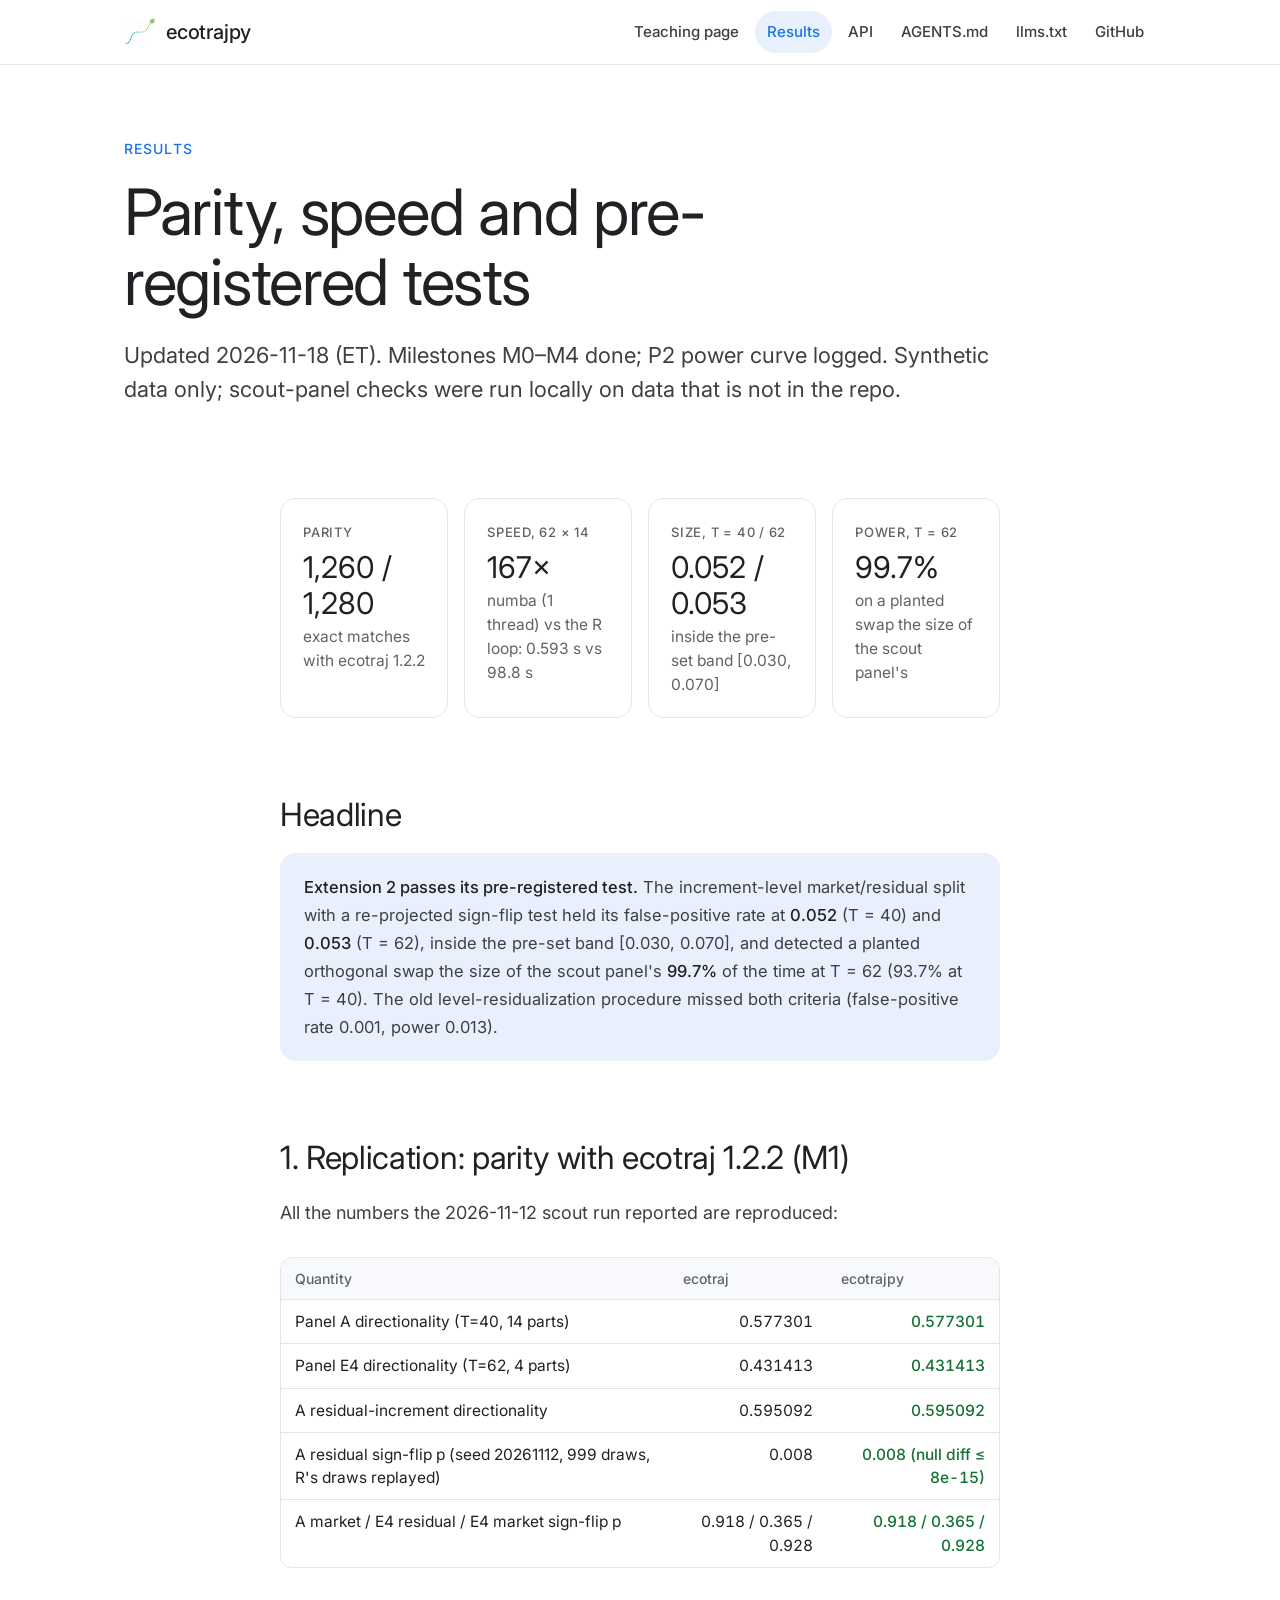
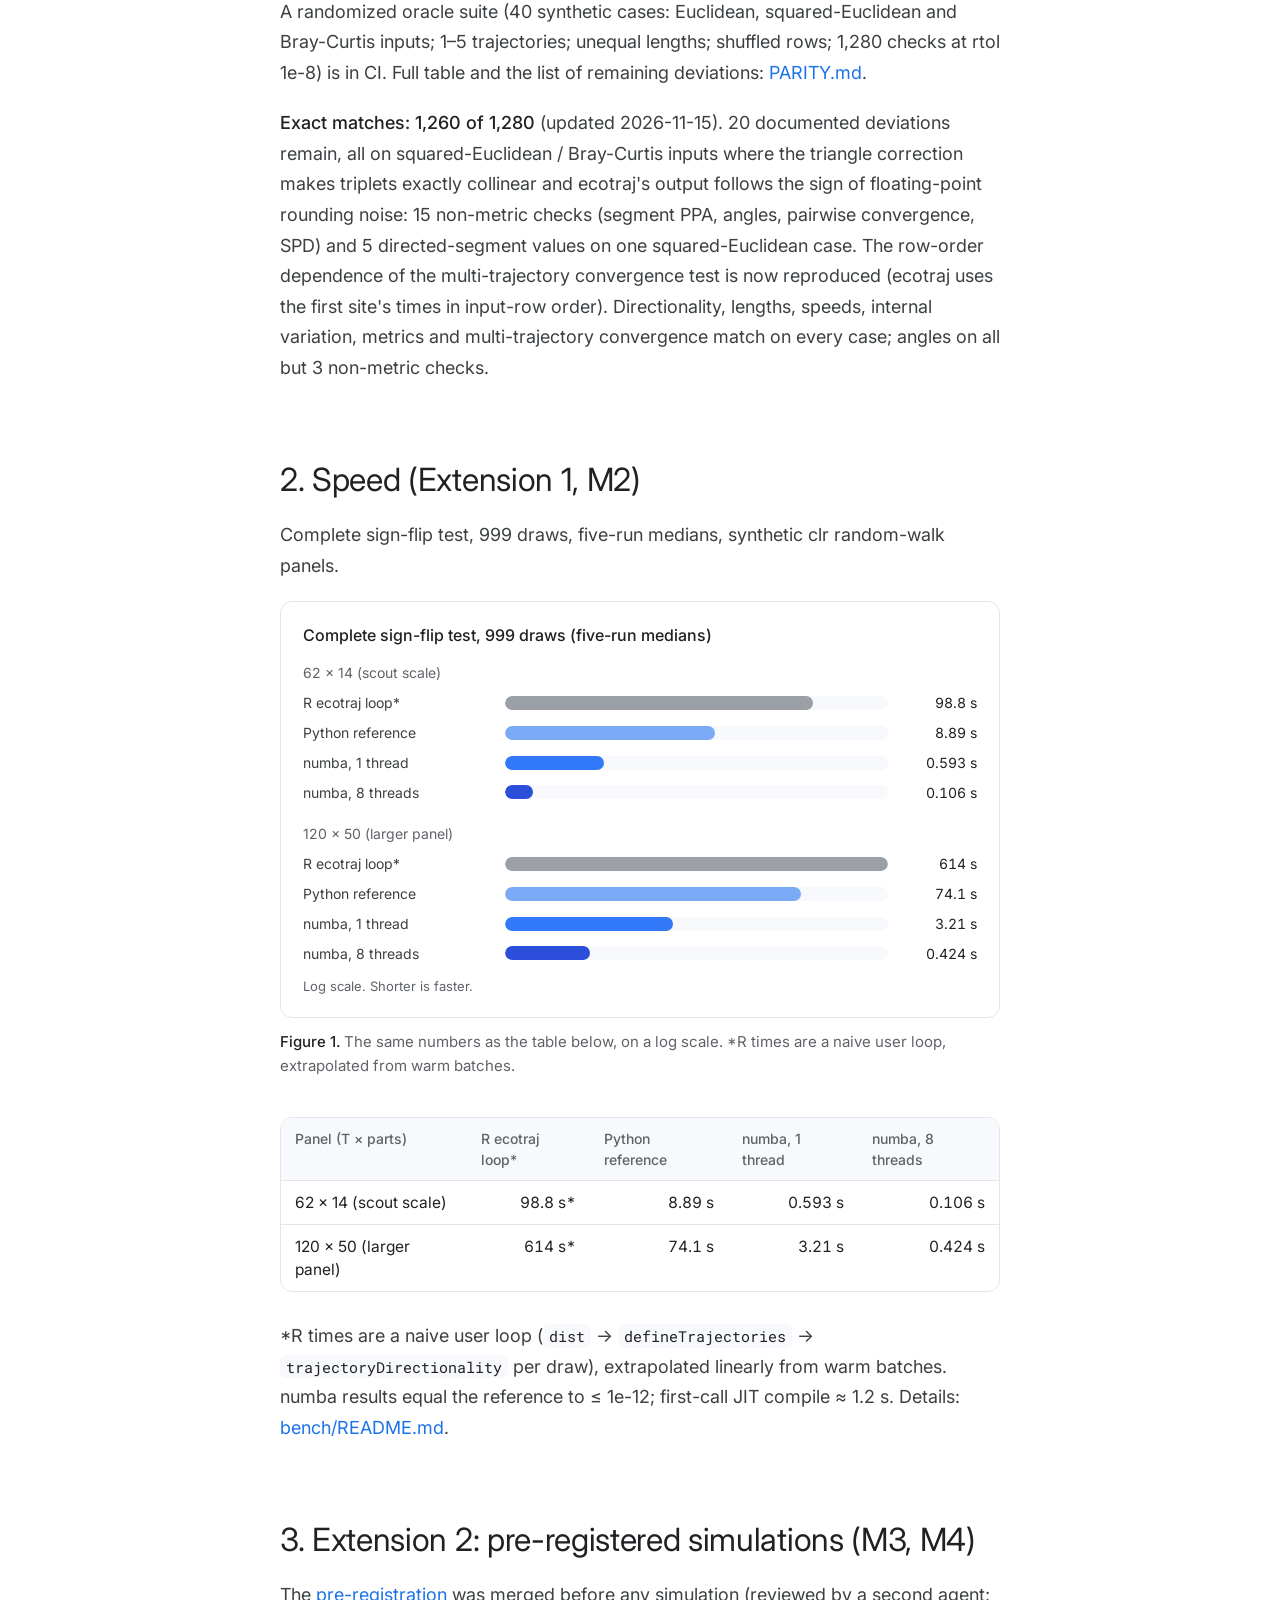
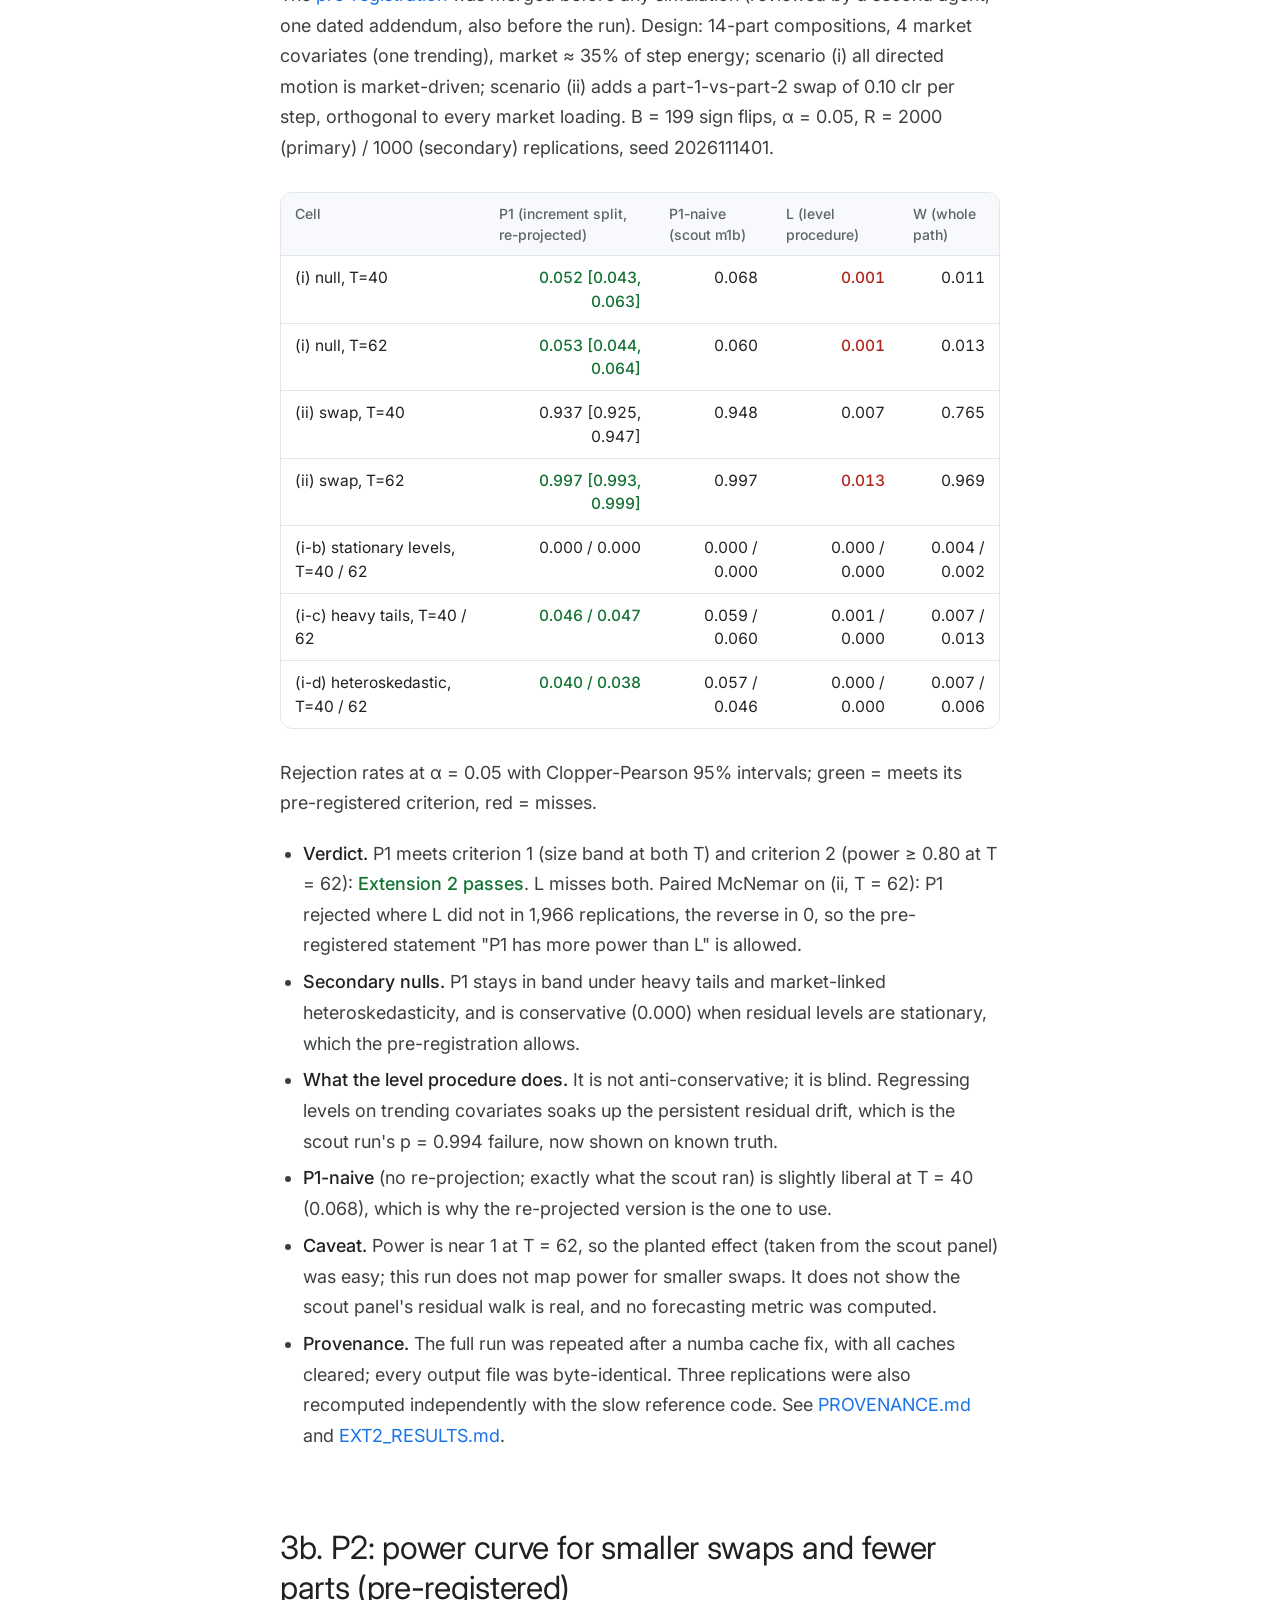
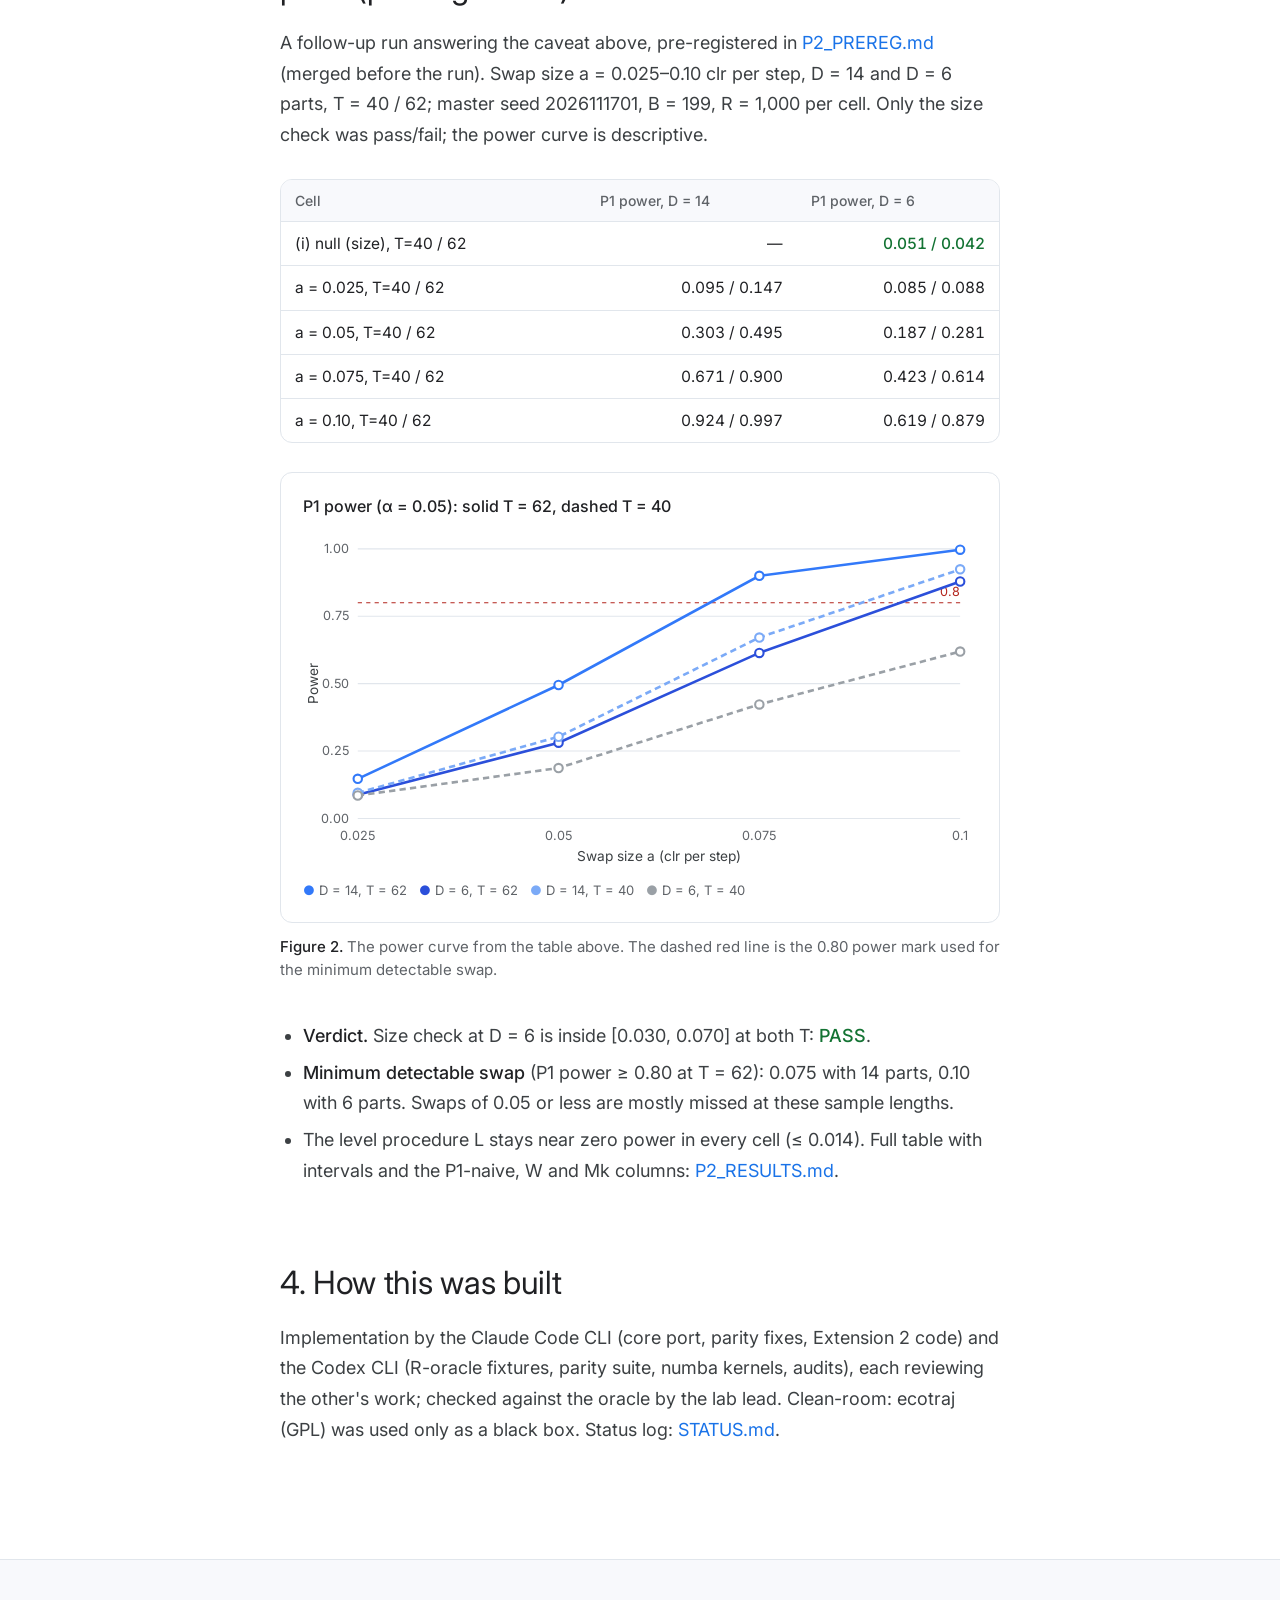
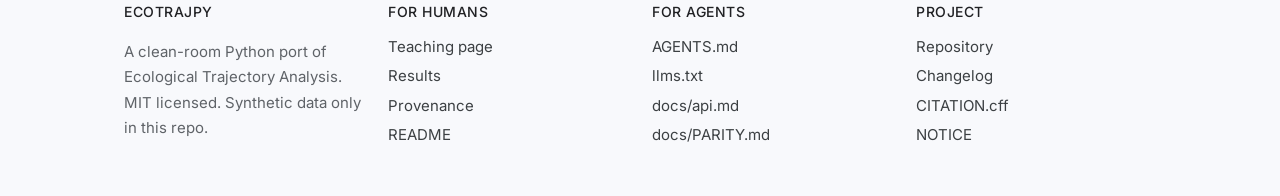
==== commit 5261709d: "docs: restyle site to the library-site theme (Google Research blog style) - New theme docs/assets/si" ====
--- a/docs/results.html
+++ b/docs/results.html
@@ -1,45 +1,79 @@
-<!doctype html><html lang="en"><head><meta charset="utf-8"><meta name="viewport" content="width=device-width,initial-scale=1">
-<title>ecotrajpy: results</title><link rel="icon" href="assets/favicon-32.png" type="image/png" sizes="32x32"><link rel="icon" href="favicon.ico" sizes="any"><link rel="apple-touch-icon" href="assets/logo-192.png"><link rel="stylesheet" href="style.css"></head><body>
-<nav><a href="index.html">Teaching page</a><a href="results.html">Results</a><a href="https://github.com/jgridifier/ecotraj-py/blob/main/docs/api.md">API</a><a href="https://github.com/jgridifier/ecotraj-py">Repo</a></nav>
-<header class="brand">
-<img src="assets/logo.png" width="52" height="52" alt="ecotrajpy logo: a dotted trajectory across a grid, shading from teal to green and ending in a leaf">
-<div>
-<h1>Results</h1>
-<p class="sub">Updated 2026-11-18 (ET). Milestones M0–M4 done; P2 power curve logged. Synthetic data only; scout-panel checks were run locally on data that is not in the repo.</p>
+<!doctype html>
+<html lang="en">
+<head>
+<meta charset="utf-8">
+<meta name="viewport" content="width=device-width,initial-scale=1">
+<title>ecotrajpy: results</title>
+<meta name="description" content="ecotrajpy results: parity with ecotraj, speed, and the pre-registered Extension 2 and P2 simulations.">
+<link rel="icon" href="assets/favicon-32.png" type="image/png" sizes="32x32">
+<link rel="icon" href="favicon.ico" sizes="any">
+<link rel="apple-touch-icon" href="assets/logo-192.png">
+<link rel="preconnect" href="https://fonts.googleapis.com"><link rel="preconnect" href="https://fonts.gstatic.com" crossorigin>
+<link rel="stylesheet" href="https://fonts.googleapis.com/css2?family=Inter:wght@400;500;600&family=Roboto+Mono:wght@400;500&display=swap">
+<link rel="stylesheet" href="assets/site.css">
+<link rel="alternate" type="text/plain" href="https://github.com/jgridifier/ecotraj-py/blob/main/llms.txt" title="llms.txt">
+</head>
+<body>
+<header class="topbar"><div class="in">
+<a class="wordmark" href="index.html"><img src="assets/logo.png" alt="ecotrajpy logo: a dotted trajectory across a grid, shading from teal to green and ending in a leaf" width="32" height="32"><span>ecotrajpy</span></a>
+<nav class="nav" aria-label="Site">
+<a href="index.html">Teaching page</a>
+<a href="results.html">Results</a>
+<a href="https://github.com/jgridifier/ecotraj-py/blob/main/docs/api.md">API</a>
+<a href="https://github.com/jgridifier/ecotraj-py/blob/main/AGENTS.md">AGENTS.md</a>
+<a href="https://github.com/jgridifier/ecotraj-py/blob/main/llms.txt">llms.txt</a>
+<a href="https://github.com/jgridifier/ecotraj-py">GitHub</a>
+</nav>
+</div></header>
+<section class="hero">
+<p class="eyebrow">Results</p>
+<h1>Parity, speed and pre-registered tests</h1>
+<p class="lede">Updated 2026-11-18 (ET). Milestones M0–M4 done; P2 power curve logged. Synthetic data only; scout-panel checks were run locally on data that is not in the repo.</p>
+</section>
+<main>
+<article class="prose">
+<div class="cards">
+<a class="card" href="#parity"><div class="k">Parity</div><div class="v">1,260 / 1,280</div><p>exact matches with ecotraj 1.2.2</p></a>
+<a class="card" href="#speed"><div class="k">Speed, 62 × 14</div><div class="v">167×</div><p>numba (1 thread) vs the R loop: 0.593 s vs 98.8 s</p></a>
+<a class="card" href="#ext2"><div class="k">Size, T = 40 / 62</div><div class="v">0.052 / 0.053</div><p>inside the pre-set band [0.030, 0.070]</p></a>
+<a class="card" href="#ext2"><div class="k">Power, T = 62</div><div class="v">99.7%</div><p>on a planted swap the size of the scout panel's</p></a>
 </div>
-</header>
+<h2 id="headline">Headline</h2>
+<div class="callout blue"><p><b>Extension 2 passes its pre-registered test.</b> The increment-level market/residual split with a re-projected sign-flip test held its false-positive rate at <b>0.052</b> (T = 40) and <b>0.053</b> (T = 62), inside the pre-set band [0.030, 0.070], and detected a planted orthogonal swap the size of the scout panel's <b>99.7%</b> of the time at T = 62 (93.7% at T = 40). The old level-residualization procedure missed both criteria (false-positive rate 0.001, power 0.013).</p></div>
 
-<h2>Headline</h2>
-<div class="box"><b>Extension 2 passes its pre-registered test.</b> The increment-level market/residual split with a re-projected sign-flip test held its false-positive rate at <b>0.052</b> (T = 40) and <b>0.053</b> (T = 62), inside the pre-set band [0.030, 0.070], and detected a planted orthogonal swap the size of the scout panel's <b>99.7%</b> of the time at T = 62 (93.7% at T = 40). The old level-residualization procedure missed both criteria (false-positive rate 0.001, power 0.013).</div>
-
-<h2>1. Replication: parity with ecotraj 1.2.2 (M1)</h2>
+<h2 id="parity">1. Replication: parity with ecotraj 1.2.2 (M1)</h2>
 <p>All the numbers the 2026-11-12 scout run reported are reproduced:</p>
-<table><tr><th>Quantity</th><th>ecotraj</th><th>ecotrajpy</th></tr>
+<div class="table-wrap"><table><tr><th>Quantity</th><th>ecotraj</th><th>ecotrajpy</th></tr>
 <tr><td>Panel A directionality (T=40, 14 parts)</td><td class="n">0.577301</td><td class="n ok">0.577301</td></tr>
 <tr><td>Panel E4 directionality (T=62, 4 parts)</td><td class="n">0.431413</td><td class="n ok">0.431413</td></tr>
 <tr><td>A residual-increment directionality</td><td class="n">0.595092</td><td class="n ok">0.595092</td></tr>
 <tr><td>A residual sign-flip p (seed 20261112, 999 draws, R's draws replayed)</td><td class="n">0.008</td><td class="n ok">0.008 (null diff ≤ 8e-15)</td></tr>
-<tr><td>A market / E4 residual / E4 market sign-flip p</td><td class="n">0.918 / 0.365 / 0.928</td><td class="n ok">0.918 / 0.365 / 0.928</td></tr></table>
+<tr><td>A market / E4 residual / E4 market sign-flip p</td><td class="n">0.918 / 0.365 / 0.928</td><td class="n ok">0.918 / 0.365 / 0.928</td></tr></table></div>
 <p>A randomized oracle suite (40 synthetic cases: Euclidean, squared-Euclidean and Bray-Curtis inputs; 1–5 trajectories; unequal lengths; shuffled rows; 1,280 checks at rtol 1e-8) is in CI. Full table and the list of remaining deviations: <a href="https://github.com/jgridifier/ecotraj-py/blob/main/docs/PARITY.md">PARITY.md</a>.</p>
 <p id="parity-count"><b>Exact matches: 1,260 of 1,280</b> (updated 2026-11-15). 20 documented deviations remain, all on squared-Euclidean / Bray-Curtis inputs where the triangle correction makes triplets exactly collinear and ecotraj's output follows the sign of floating-point rounding noise: 15 non-metric checks (segment PPA, angles, pairwise convergence, SPD) and 5 directed-segment values on one squared-Euclidean case. The row-order dependence of the multi-trajectory convergence test is now reproduced (ecotraj uses the first site's times in input-row order). Directionality, lengths, speeds, internal variation, metrics and multi-trajectory convergence match on every case; angles on all but 3 non-metric checks.</p>
 
-<h2>2. Speed (Extension 1, M2)</h2>
+<h2 id="speed">2. Speed (Extension 1, M2)</h2>
 <p>Complete sign-flip test, 999 draws, five-run medians, synthetic clr random-walk panels.</p>
-<table><tr><th>Panel (T × parts)</th><th>R ecotraj loop*</th><th>Python reference</th><th>numba, 1 thread</th><th>numba, 8 threads</th></tr>
+<figure>
+<div class="chart bars" data-unit="s" data-scale="log" data-title="Complete sign-flip test, 999 draws (five-run medians)" data-groups='[{"label":"62 × 14 (scout scale)","bars":[["R ecotraj loop*",98.8,1],["Python reference",8.89,2],["numba, 1 thread",0.593,3],["numba, 8 threads",0.106,4]]},{"label":"120 × 50 (larger panel)","bars":[["R ecotraj loop*",614,1],["Python reference",74.1,2],["numba, 1 thread",3.21,3],["numba, 8 threads",0.424,4]]}]'></div>
+<figcaption><b>Figure 1.</b> The same numbers as the table below, on a log scale. *R times are a naive user loop, extrapolated from warm batches.</figcaption>
+</figure>
+
+<div class="table-wrap"><table><tr><th>Panel (T × parts)</th><th>R ecotraj loop*</th><th>Python reference</th><th>numba, 1 thread</th><th>numba, 8 threads</th></tr>
 <tr><td>62 × 14 (scout scale)</td><td class="n">98.8 s*</td><td class="n">8.89 s</td><td class="n">0.593 s</td><td class="n">0.106 s</td></tr>
-<tr><td>120 × 50 (larger panel)</td><td class="n">614 s*</td><td class="n">74.1 s</td><td class="n">3.21 s</td><td class="n">0.424 s</td></tr></table>
+<tr><td>120 × 50 (larger panel)</td><td class="n">614 s*</td><td class="n">74.1 s</td><td class="n">3.21 s</td><td class="n">0.424 s</td></tr></table></div>
 <p>*R times are a naive user loop (<code>dist</code> → <code>defineTrajectories</code> → <code>trajectoryDirectionality</code> per draw), extrapolated linearly from warm batches. numba results equal the reference to ≤ 1e-12; first-call JIT compile ≈ 1.2 s. Details: <a href="https://github.com/jgridifier/ecotraj-py/blob/main/bench/README.md">bench/README.md</a>.</p>
 
-<h2>3. Extension 2: pre-registered simulations (M3, M4)</h2>
+<h2 id="ext2">3. Extension 2: pre-registered simulations (M3, M4)</h2>
 <p>The <a href="https://github.com/jgridifier/ecotraj-py/blob/main/research/prereg/EXT2_PREREG.md">pre-registration</a> was merged before any simulation (reviewed by a second agent; one dated addendum, also before the run). Design: 14-part compositions, 4 market covariates (one trending), market ≈ 35% of step energy; scenario (i) all directed motion is market-driven; scenario (ii) adds a part-1-vs-part-2 swap of 0.10 clr per step, orthogonal to every market loading. B = 199 sign flips, α = 0.05, R = 2000 (primary) / 1000 (secondary) replications, seed 2026111401.</p>
-<table><tr><th>Cell</th><th>P1 (increment split, re-projected)</th><th>P1-naive (scout m1b)</th><th>L (level procedure)</th><th>W (whole path)</th></tr>
+<div class="table-wrap"><table><tr><th>Cell</th><th>P1 (increment split, re-projected)</th><th>P1-naive (scout m1b)</th><th>L (level procedure)</th><th>W (whole path)</th></tr>
 <tr><td>(i) null, T=40</td><td class="n ok">0.052 [0.043, 0.063]</td><td class="n">0.068</td><td class="n bad">0.001</td><td class="n">0.011</td></tr>
 <tr><td>(i) null, T=62</td><td class="n ok">0.053 [0.044, 0.064]</td><td class="n">0.060</td><td class="n bad">0.001</td><td class="n">0.013</td></tr>
 <tr><td>(ii) swap, T=40</td><td class="n">0.937 [0.925, 0.947]</td><td class="n">0.948</td><td class="n">0.007</td><td class="n">0.765</td></tr>
 <tr><td>(ii) swap, T=62</td><td class="n ok">0.997 [0.993, 0.999]</td><td class="n">0.997</td><td class="n bad">0.013</td><td class="n">0.969</td></tr>
 <tr><td>(i-b) stationary levels, T=40 / 62</td><td class="n">0.000 / 0.000</td><td class="n">0.000 / 0.000</td><td class="n">0.000 / 0.000</td><td class="n">0.004 / 0.002</td></tr>
 <tr><td>(i-c) heavy tails, T=40 / 62</td><td class="n ok">0.046 / 0.047</td><td class="n">0.059 / 0.060</td><td class="n">0.001 / 0.000</td><td class="n">0.007 / 0.013</td></tr>
-<tr><td>(i-d) heteroskedastic, T=40 / 62</td><td class="n ok">0.040 / 0.038</td><td class="n">0.057 / 0.046</td><td class="n">0.000 / 0.000</td><td class="n">0.007 / 0.006</td></tr></table>
+<tr><td>(i-d) heteroskedastic, T=40 / 62</td><td class="n ok">0.040 / 0.038</td><td class="n">0.057 / 0.046</td><td class="n">0.000 / 0.000</td><td class="n">0.007 / 0.006</td></tr></table></div>
 <p>Rejection rates at α = 0.05 with Clopper-Pearson 95% intervals; green = meets its pre-registered criterion, red = misses.</p>
 <ul>
 <li><b>Verdict.</b> P1 meets criterion 1 (size band at both T) and criterion 2 (power ≥ 0.80 at T = 62): <span class="ok">Extension 2 passes</span>. L misses both. Paired McNemar on (ii, T = 62): P1 rejected where L did not in 1,966 replications, the reverse in 0, so the pre-registered statement "P1 has more power than L" is allowed.</li>
@@ -49,19 +83,34 @@
 <li><b>Caveat.</b> Power is near 1 at T = 62, so the planted effect (taken from the scout panel) was easy; this run does not map power for smaller swaps. It does not show the scout panel's residual walk is real, and no forecasting metric was computed.</li>
 <li><b>Provenance.</b> The full run was repeated after a numba cache fix, with all caches cleared; every output file was byte-identical. Three replications were also recomputed independently with the slow reference code. See <a href="https://github.com/jgridifier/ecotraj-py/blob/main/research/results/PROVENANCE.md">PROVENANCE.md</a> and <a href="https://github.com/jgridifier/ecotraj-py/blob/main/research/results/EXT2_RESULTS.md">EXT2_RESULTS.md</a>.</li></ul>
 
-<h2>3b. P2: power curve for smaller swaps and fewer parts (pre-registered)</h2>
+<h2 id="p2">3b. P2: power curve for smaller swaps and fewer parts (pre-registered)</h2>
 <p>A follow-up run answering the caveat above, pre-registered in <a href="https://github.com/jgridifier/ecotraj-py/blob/main/research/prereg/P2_PREREG.md">P2_PREREG.md</a> (merged before the run). Swap size a = 0.025&ndash;0.10 clr per step, D = 14 and D = 6 parts, T = 40 / 62; master seed 2026111701, B = 199, R = 1,000 per cell. Only the size check was pass/fail; the power curve is descriptive.</p>
-<table><tr><th>Cell</th><th>P1 power, D = 14</th><th>P1 power, D = 6</th></tr>
+<div class="table-wrap"><table><tr><th>Cell</th><th>P1 power, D = 14</th><th>P1 power, D = 6</th></tr>
 <tr><td>(i) null (size), T=40 / 62</td><td class="n">&mdash;</td><td class="n ok">0.051 / 0.042</td></tr>
 <tr><td>a = 0.025, T=40 / 62</td><td class="n">0.095 / 0.147</td><td class="n">0.085 / 0.088</td></tr>
 <tr><td>a = 0.05, T=40 / 62</td><td class="n">0.303 / 0.495</td><td class="n">0.187 / 0.281</td></tr>
 <tr><td>a = 0.075, T=40 / 62</td><td class="n">0.671 / 0.900</td><td class="n">0.423 / 0.614</td></tr>
-<tr><td>a = 0.10, T=40 / 62</td><td class="n">0.924 / 0.997</td><td class="n">0.619 / 0.879</td></tr></table>
+<tr><td>a = 0.10, T=40 / 62</td><td class="n">0.924 / 0.997</td><td class="n">0.619 / 0.879</td></tr></table></div>
+<figure>
+<div class="chart lines" data-title="P1 power (α = 0.05): solid T = 62, dashed T = 40" data-x='[0.025,0.05,0.075,0.1]' data-ref="0.8" data-xlabel="Swap size a (clr per step)" data-ylabel="Power" data-series='[{"name":"D = 14, T = 62","y":[0.147,0.495,0.900,0.997]},{"name":"D = 6, T = 62","y":[0.088,0.281,0.614,0.879]},{"name":"D = 14, T = 40","y":[0.095,0.303,0.671,0.924],"dash":1,"color":"#7baaf7"},{"name":"D = 6, T = 40","y":[0.085,0.187,0.423,0.619],"dash":1,"color":"#9aa0a6"}]'></div>
+<figcaption><b>Figure 2.</b> The power curve from the table above. The dashed red line is the 0.80 power mark used for the minimum detectable swap.</figcaption>
+</figure>
+
 <ul>
 <li><b>Verdict.</b> Size check at D = 6 is inside [0.030, 0.070] at both T: <span class="ok">PASS</span>.</li>
 <li><b>Minimum detectable swap</b> (P1 power &ge; 0.80 at T = 62): 0.075 with 14 parts, 0.10 with 6 parts. Swaps of 0.05 or less are mostly missed at these sample lengths.</li>
 <li>The level procedure L stays near zero power in every cell (&le; 0.014). Full table with intervals and the P1-naive, W and Mk columns: <a href="https://github.com/jgridifier/ecotraj-py/blob/main/research/results/P2_RESULTS.md">P2_RESULTS.md</a>.</li></ul>
 
-<h2>4. How this was built</h2>
+<h2 id="built">4. How this was built</h2>
 <p>Implementation by the Claude Code CLI (core port, parity fixes, Extension 2 code) and the Codex CLI (R-oracle fixtures, parity suite, numba kernels, audits), each reviewing the other's work; checked against the oracle by the lab lead. Clean-room: ecotraj (GPL) was used only as a black box. Status log: <a href="https://github.com/jgridifier/ecotraj-py/blob/main/STATUS.md">STATUS.md</a>.</p>
-</body></html>
+</article>
+</main>
+<footer class="foot"><div class="in">
+<div><h4>ecotrajpy</h4><p>A clean-room Python port of Ecological Trajectory Analysis. MIT licensed. Synthetic data only in this repo.</p></div>
+<div><h4>For humans</h4><a href="index.html">Teaching page</a><a href="results.html">Results</a><a href="index.html#provenance">Provenance</a><a href="https://github.com/jgridifier/ecotraj-py/blob/main/README.md">README</a></div>
+<div><h4>For agents</h4><a href="https://github.com/jgridifier/ecotraj-py/blob/main/AGENTS.md">AGENTS.md</a><a href="https://github.com/jgridifier/ecotraj-py/blob/main/llms.txt">llms.txt</a><a href="https://github.com/jgridifier/ecotraj-py/blob/main/docs/api.md">docs/api.md</a><a href="https://github.com/jgridifier/ecotraj-py/blob/main/docs/PARITY.md">docs/PARITY.md</a></div>
+<div><h4>Project</h4><a href="https://github.com/jgridifier/ecotraj-py">Repository</a><a href="https://github.com/jgridifier/ecotraj-py/blob/main/CHANGELOG.md">Changelog</a><a href="https://github.com/jgridifier/ecotraj-py/blob/main/CITATION.cff">CITATION.cff</a><a href="https://github.com/jgridifier/ecotraj-py/blob/main/NOTICE">NOTICE</a></div>
+</div></footer>
+<script src="assets/site.js"></script>
+</body>
+</html>
--- a/docs/assets/site.css
+++ b/docs/assets/site.css
@@ -0,0 +1,134 @@
+/* Library site theme: research-blog style (style only; no third-party branding).
+   White canvas, generous whitespace, narrow reading column, blue accents,
+   big hero headings, figure captions and simple cards. */
+:root{
+  --blue:#1a73e8; --blue-600:#3279f9; --blue-800:#2b4fda; --blue-tint:#e8f0fe;
+  --ink:#202124; --ink-2:#3c4043; --muted:#5f6368; --line:#e1e6ec; --wash:#f8f9fc;
+  --ok:#137333; --ok-bg:#e6f4ea; --warn:#8a5a00; --warn-bg:#fef7e0; --bad:#b3261e; --bad-bg:#fce8e6;
+  --sans:"Google Sans","Google Sans Text","Product Sans",Inter,system-ui,-apple-system,"Segoe UI",Roboto,Arial,sans-serif;
+  --mono:"Roboto Mono","SFMono-Regular",Menlo,Consolas,monospace;
+  --read:720px; --wide:1080px; --radius:16px;
+}
+*{box-sizing:border-box}
+html{-webkit-text-size-adjust:100%;scroll-behavior:smooth}
+body{margin:0;font-family:var(--sans);color:var(--ink);background:#fff;font-size:18px;line-height:1.7;-webkit-font-smoothing:antialiased}
+a{color:var(--blue);text-decoration:none}
+a:hover{text-decoration:underline}
+img{max-width:100%;height:auto}
+
+/* Top bar */
+.topbar{position:sticky;top:0;z-index:10;background:rgba(255,255,255,.94);backdrop-filter:saturate(180%) blur(8px);border-bottom:1px solid var(--line)}
+.topbar .in{max-width:var(--wide);margin:0 auto;padding:0 24px;display:flex;align-items:center;gap:24px;min-height:64px}
+.wordmark{display:flex;align-items:center;gap:10px;color:var(--ink);font-weight:500;font-size:20px;letter-spacing:-.01em;white-space:nowrap}
+.wordmark:hover{text-decoration:none}
+.wordmark img{width:32px;height:32px;border-radius:8px}
+.nav{display:flex;gap:4px;overflow-x:auto;scrollbar-width:none;margin-left:auto}
+.nav::-webkit-scrollbar{display:none}
+.nav a{color:var(--ink-2);font-size:15px;font-weight:500;padding:8px 12px;border-radius:999px;white-space:nowrap}
+.nav a:hover{background:var(--wash);text-decoration:none}
+.nav a[aria-current=page]{color:var(--blue);background:var(--blue-tint)}
+
+/* Hero */
+.hero{max-width:var(--wide);margin:0 auto;padding:72px 24px 32px}
+.eyebrow{color:var(--blue);font-size:14px;font-weight:500;letter-spacing:.08em;text-transform:uppercase;margin:0 0 16px}
+.hero h1{font-size:clamp(40px,6vw,64px);line-height:1.1;font-weight:400;letter-spacing:-.02em;margin:0 0 20px;max-width:16ch}
+.hero .lede{font-size:clamp(19px,2.2vw,22px);line-height:1.55;color:var(--ink-2);max-width:40em;margin:0}
+.hero .meta{color:var(--muted);font-size:15px;margin-top:20px}
+.hero-figure{max-width:var(--wide);margin:8px auto 0;padding:0 24px}
+.hero-figure img,.hero-figure .ph{width:100%;border-radius:var(--radius);display:block;background:var(--wash)}
+.cta{display:flex;flex-wrap:wrap;gap:12px;margin-top:28px}
+.btn{display:inline-flex;align-items:center;gap:8px;padding:12px 22px;border-radius:999px;font-size:16px;font-weight:500;border:1px solid var(--line);color:var(--blue);background:#fff}
+.btn:hover{text-decoration:none;background:var(--blue-tint)}
+.btn.primary{background:var(--blue);border-color:var(--blue);color:#fff}
+.btn.primary:hover{background:var(--blue-800)}
+
+/* Reading column */
+main{padding:24px 24px 96px}
+.prose{max-width:var(--read);margin:0 auto}
+.prose>*+*{margin-top:1.1em}
+.prose h2{font-size:32px;line-height:1.25;font-weight:400;letter-spacing:-.01em;margin:2.4em 0 .2em}
+.prose h3{font-size:22px;line-height:1.35;font-weight:500;margin:1.8em 0 .2em}
+.prose p,.prose li{color:var(--ink-2)}
+.prose ul,.prose ol{padding-left:1.3em}
+.prose li+li{margin-top:.35em}
+.prose strong,.prose b{color:var(--ink);font-weight:500}
+.wide{max-width:var(--wide);margin-left:auto;margin-right:auto}
+.toc{border-left:2px solid var(--line);padding:4px 0 4px 18px;font-size:16px}
+.toc a{display:block;color:var(--ink-2);padding:2px 0}
+.toc a:hover{color:var(--blue)}
+
+/* Figures */
+figure{margin:2.2em auto}
+figure img,figure .chart,figure .ph{display:block;width:100%;border-radius:12px}
+figcaption{color:var(--muted);font-size:15px;line-height:1.55;margin-top:12px;max-width:var(--read)}
+figcaption b{color:var(--ink-2)}
+.ph{min-height:220px;border:1px dashed #c3ccd6;background:var(--wash);color:var(--muted);display:flex!important;align-items:center;justify-content:center;font-size:15px;text-align:center;padding:24px}
+
+/* Cards */
+.cards{display:grid;grid-template-columns:repeat(auto-fit,minmax(160px,1fr));gap:16px;margin:2em 0}
+.card{border:1px solid var(--line);border-radius:var(--radius);padding:22px 22px 20px;background:#fff;display:block;color:inherit;transition:box-shadow .15s,border-color .15s}
+a.card:hover{text-decoration:none;border-color:#c6d5f7;box-shadow:0 1px 3px rgba(60,64,67,.12),0 4px 12px rgba(60,64,67,.08)}
+.card .k{color:var(--muted);font-size:13px;letter-spacing:.06em;text-transform:uppercase;font-weight:500}
+.card .v{font-size:30px;line-height:1.2;color:var(--ink);margin:6px 0 4px;font-weight:400}
+.card h3{margin:0 0 6px;font-size:19px;font-weight:500;color:var(--ink)}
+.card p{margin:0;font-size:15.5px;line-height:1.55;color:var(--muted)}
+.callout{background:var(--wash);border-radius:var(--radius);padding:20px 24px;font-size:16.5px}
+.callout.blue{background:var(--blue-tint)}
+.callout>:first-child{margin-top:0}.callout>:last-child{margin-bottom:0}
+
+/* Verdict chips: pass / warn / fail */
+.chip{display:inline-block;font-size:13px;font-weight:500;letter-spacing:.03em;padding:2px 10px;border-radius:999px;vertical-align:1px}
+.chip.pass,.ok{color:var(--ok)}.chip.pass{background:var(--ok-bg)}
+.chip.warn,.warn{color:var(--warn)}.chip.warn{background:var(--warn-bg)}
+.chip.fail,.bad{color:var(--bad)}.chip.fail{background:var(--bad-bg)}
+td.ok,td.bad,td.warn,span.ok,span.bad,span.warn{font-weight:500}
+
+/* Code */
+code{font-family:var(--mono);font-size:.86em;background:var(--wash);border-radius:6px;padding:.12em .38em;color:var(--ink)}
+pre{position:relative;background:#f6f8fb;border:1px solid var(--line);border-radius:12px;padding:18px 20px;overflow-x:auto;font-size:14.5px;line-height:1.6}
+pre code{background:none;padding:0;font-size:inherit}
+.copy{position:absolute;top:8px;right:8px;font:500 12px var(--sans);color:var(--muted);background:#fff;border:1px solid var(--line);border-radius:999px;padding:3px 10px;cursor:pointer;opacity:0;transition:opacity .15s}
+pre:hover .copy,.copy:focus{opacity:1}
+
+/* Tables */
+.table-wrap{overflow-x:auto;margin:1.6em 0;border:1px solid var(--line);border-radius:12px}
+table{border-collapse:collapse;width:100%;font-size:15.5px;line-height:1.5}
+th,td{padding:10px 14px;text-align:left;border-bottom:1px solid var(--line);vertical-align:top}
+tr:last-child td{border-bottom:0}
+th{font-weight:500;color:var(--muted);background:var(--wash);font-size:14px}
+td.n,th.n{text-align:right;font-variant-numeric:tabular-nums}
+
+/* Math */
+.formula,.katex-display{margin:1.4em 0;overflow-x:auto;overflow-y:hidden;text-align:center}
+.formula{font-size:1.1em}
+
+/* Bar charts rendered by site.js from data attributes */
+.chart{border:1px solid var(--line);padding:20px 22px;background:#fff}
+.chart .title{font-weight:500;font-size:16px;margin-bottom:12px}
+.chart .group+.group{margin-top:18px}
+.chart .glabel{font-size:14px;color:var(--muted);margin-bottom:6px}
+.chart .row{display:grid;grid-template-columns:minmax(120px,190px) 1fr auto;align-items:center;gap:12px;font-size:14px;margin:6px 0}
+.chart .row .lab{color:var(--ink-2)}
+.chart .track{background:var(--wash);border-radius:999px;height:14px;overflow:hidden}
+.chart .bar{height:100%;border-radius:999px;background:var(--blue-600)}
+.chart .bar.c1{background:#9aa0a6}.chart .bar.c2{background:#7baaf7}.chart .bar.c3{background:var(--blue-600)}.chart .bar.c4{background:var(--blue-800)}
+.chart .val{font-variant-numeric:tabular-nums;color:var(--ink);min-width:5.5em;text-align:right}
+.chart .note{font-size:13px;color:var(--muted);margin-top:10px}
+.chart svg{display:block;width:100%;height:auto}
+
+/* Footer */
+.foot{border-top:1px solid var(--line);background:var(--wash)}
+.foot .in{max-width:var(--wide);margin:0 auto;padding:40px 24px;display:grid;grid-template-columns:repeat(auto-fit,minmax(200px,1fr));gap:24px;font-size:15px;color:var(--muted)}
+.foot h4{margin:0 0 8px;font-size:14px;font-weight:500;color:var(--ink);letter-spacing:.04em;text-transform:uppercase}
+.foot a{display:block;color:var(--ink-2);padding:2px 0}
+.agents-note{font-size:14px}
+
+@media (max-width:640px){
+  body{font-size:17px}
+  .hero{padding:48px 20px 24px}
+  .topbar .in{gap:12px;padding:0 16px}
+  .wordmark span{display:none}
+  .chart .row{grid-template-columns:96px 1fr auto}
+  .card{padding:16px}.card .v{font-size:24px}
+}
+@media print{.topbar,.foot,.copy{display:none}}
